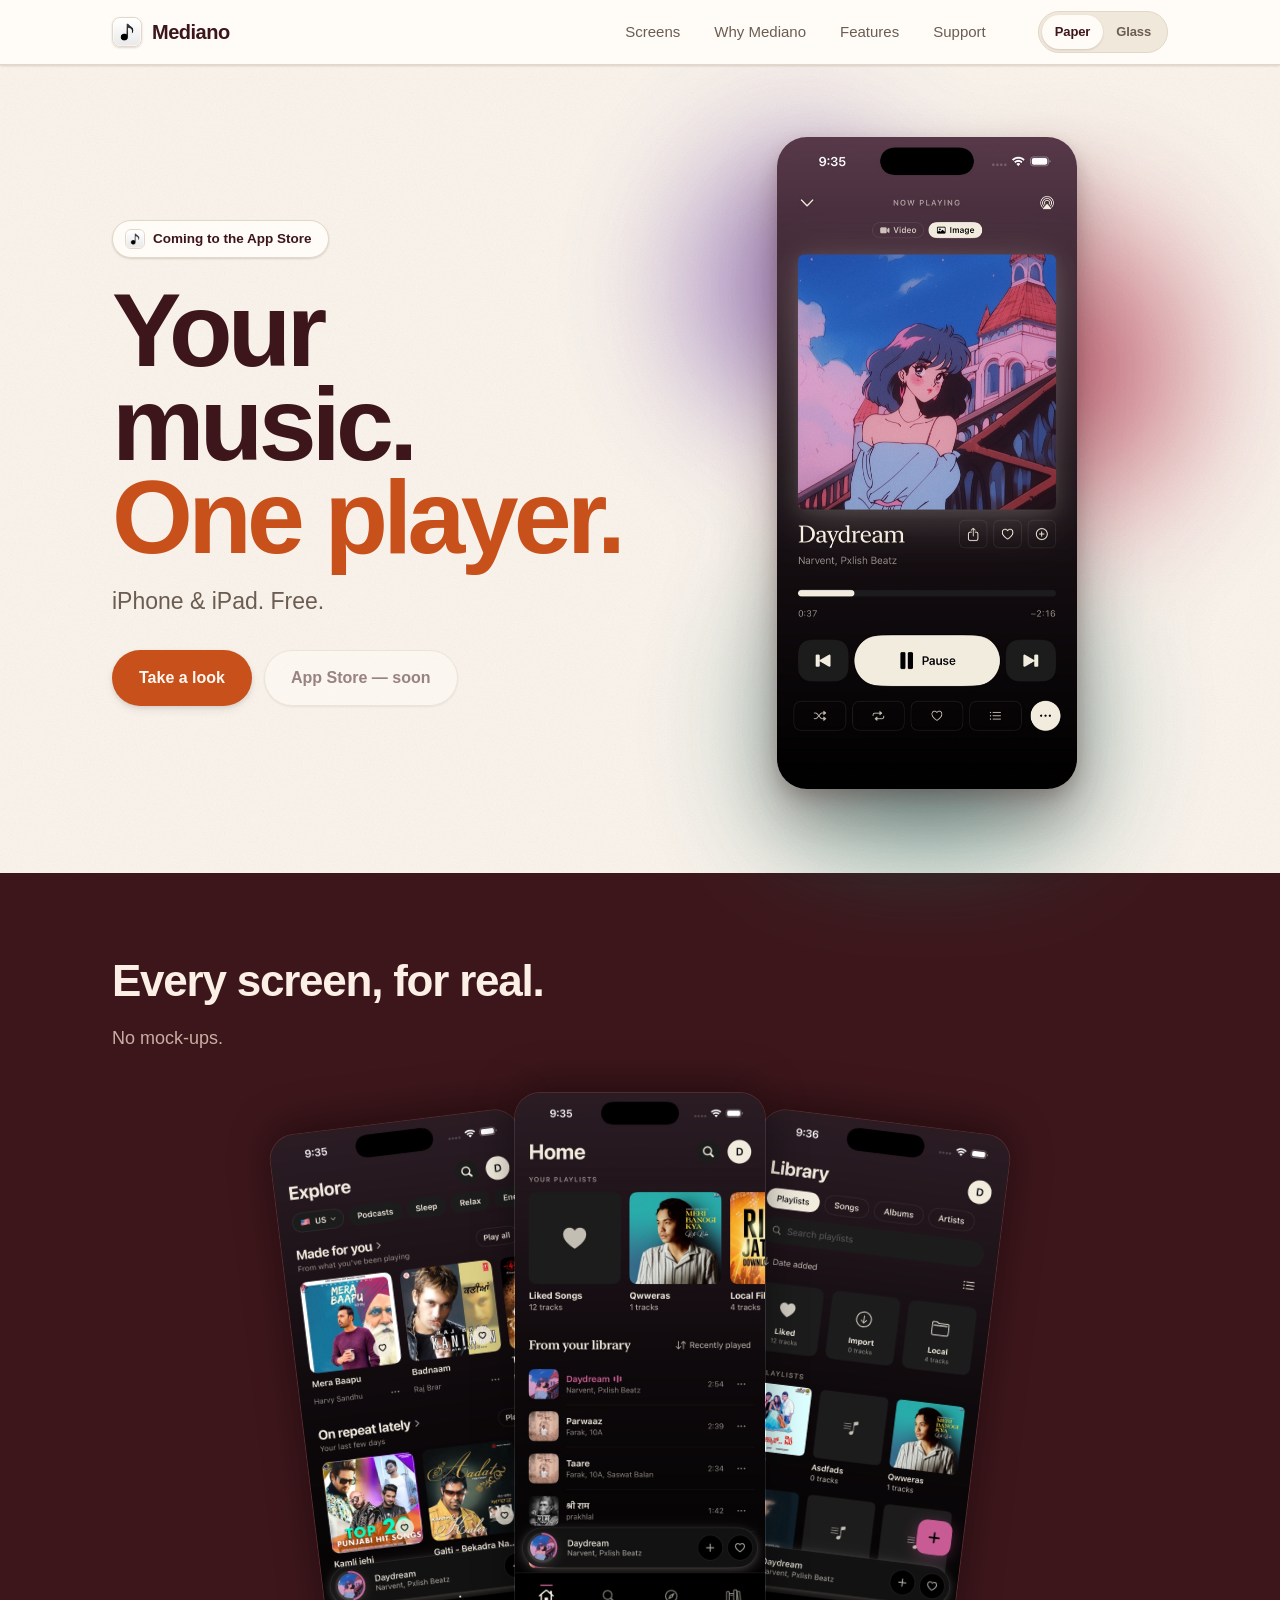
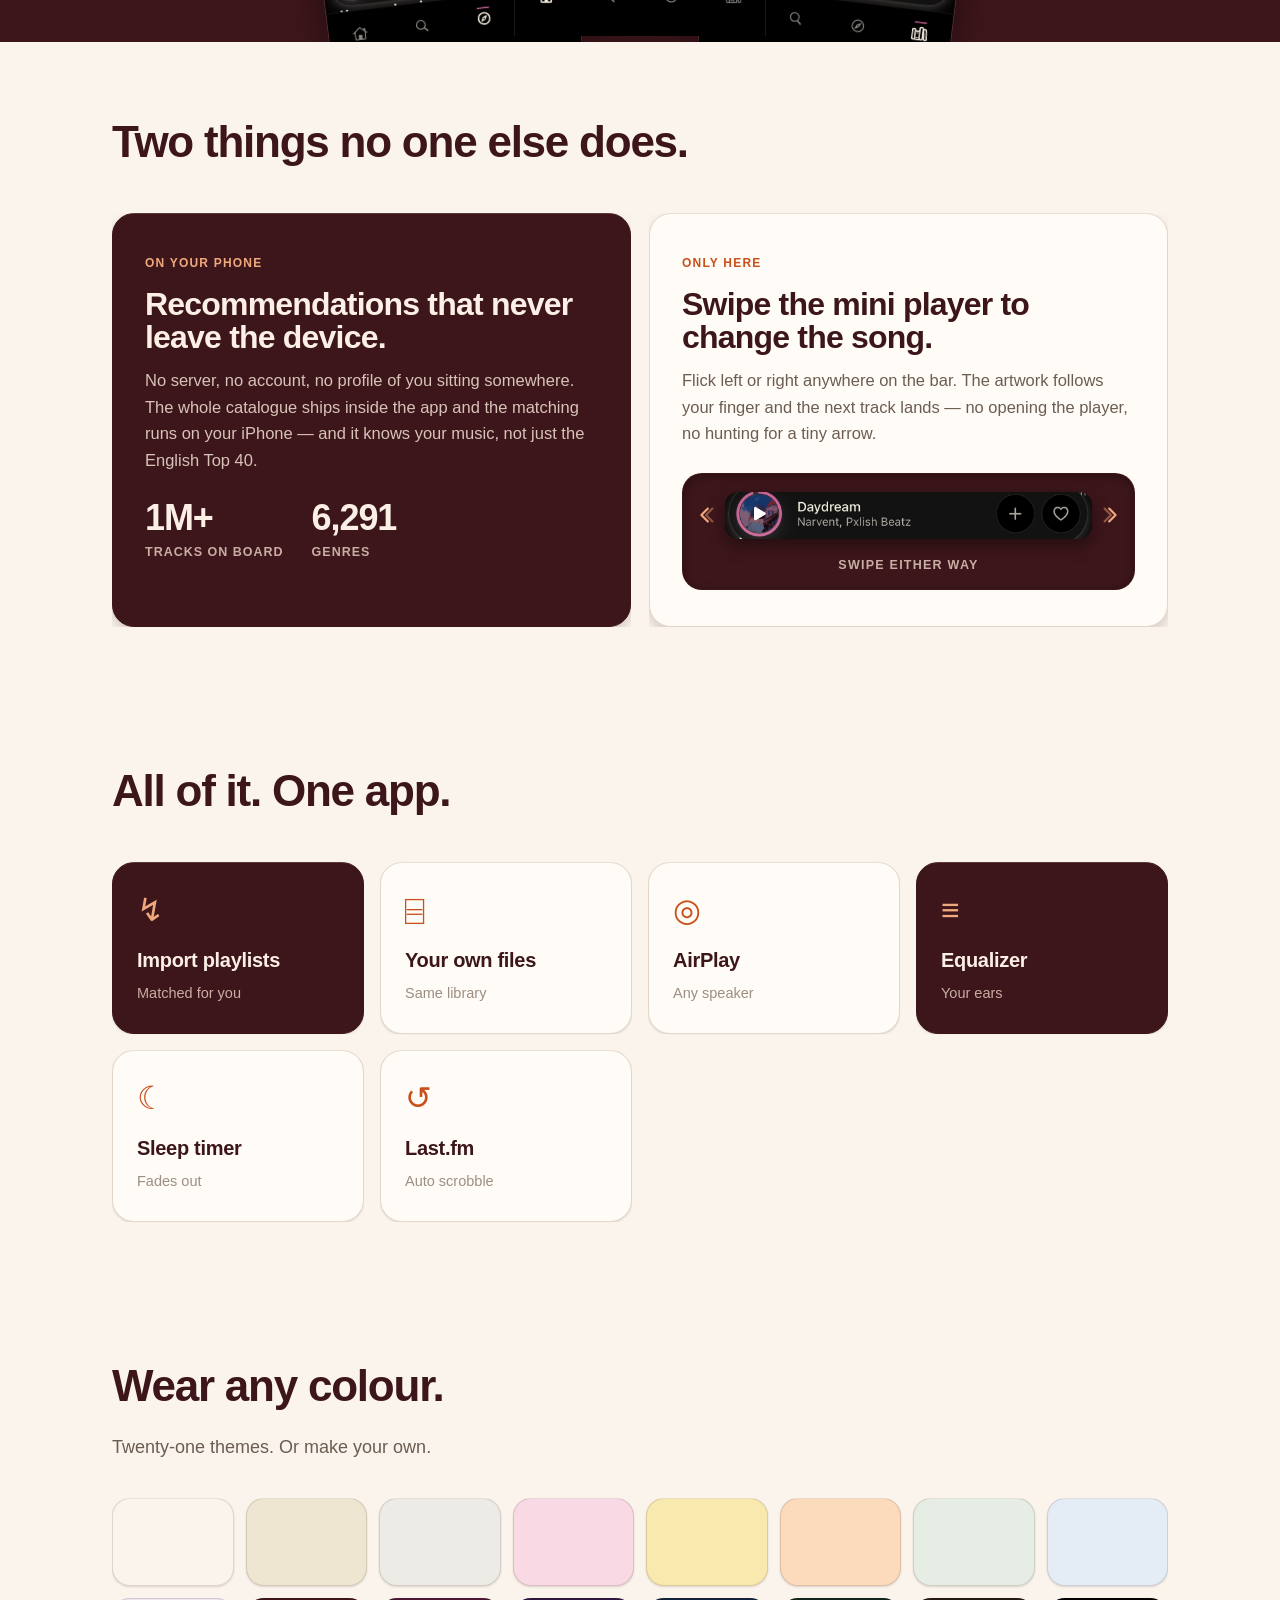
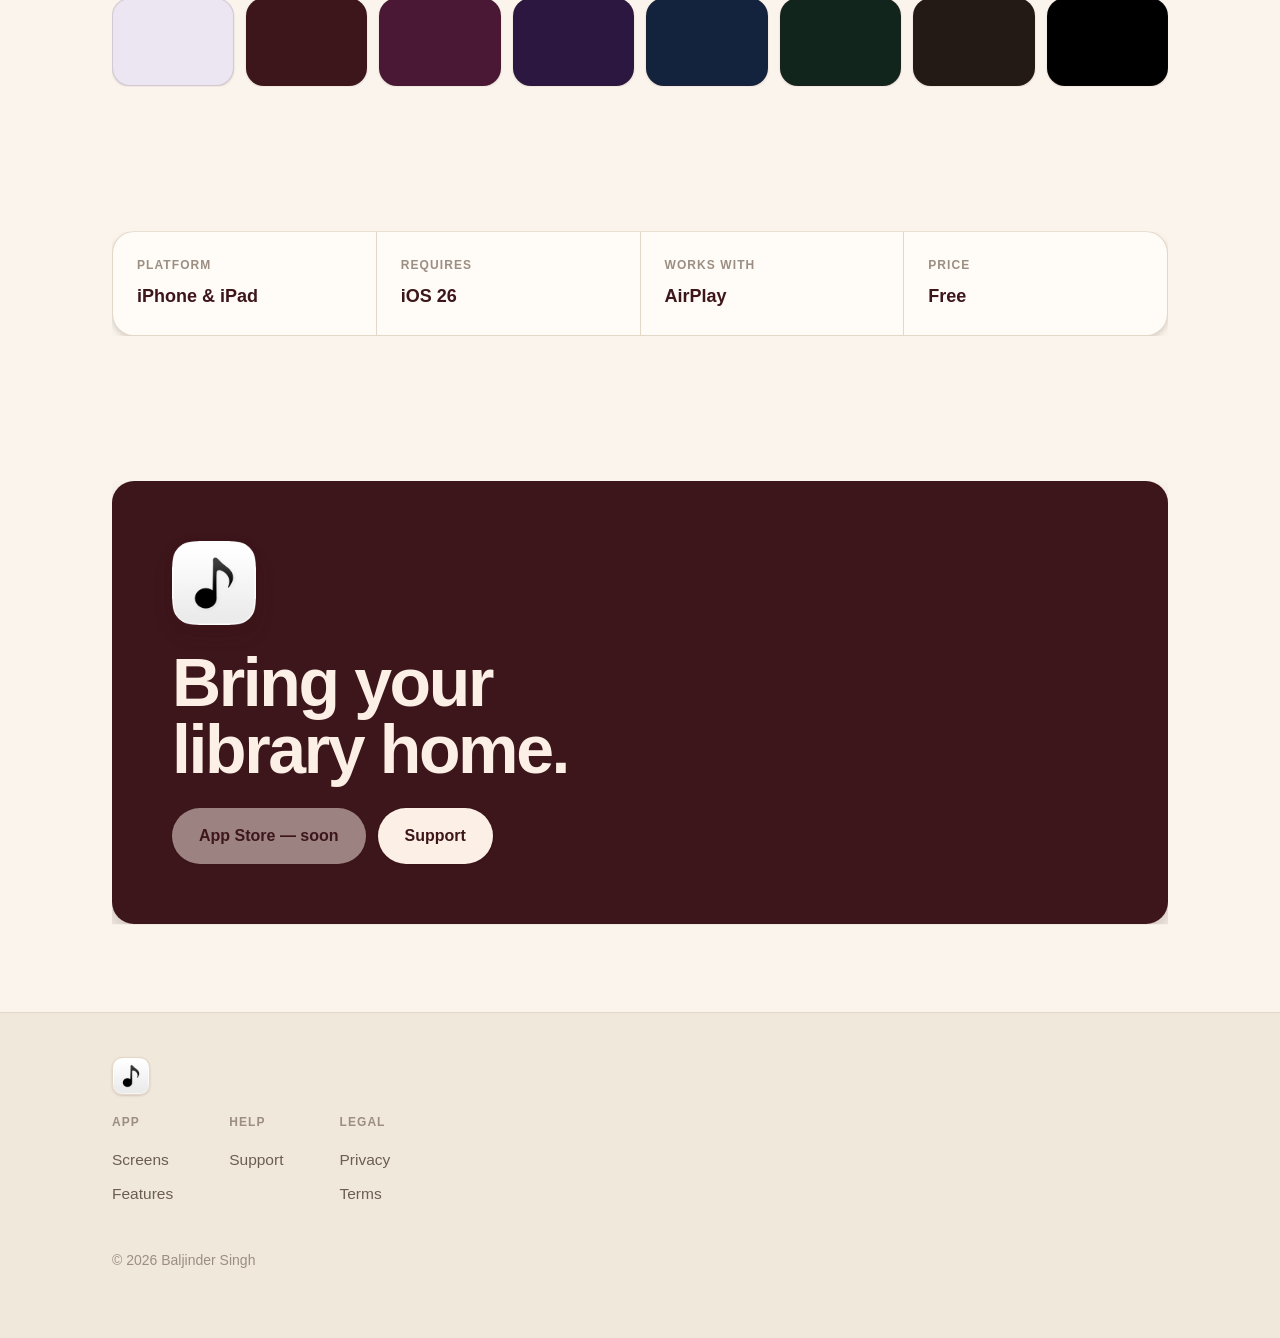
==== index.html @ 974071ff "Mediano website Static marketing site: landing page, support, privacy policy, terms. Includes app sc" ====
<!DOCTYPE html>
<html lang="en">
<head>
<meta charset="UTF-8">
<meta name="viewport" content="width=device-width, initial-scale=1">
<title>Mediano — Your music. One player.</title>
<meta name="description" content="A music player for iPhone and iPad. On-device recommendations, swipe-to-change mini player, playlist import and AirPlay.">
<link rel="canonical" href="https://medianomusic.com/">
<meta name="theme-color" content="#FAF4EC">
<link rel="icon" href="favicon.png">
<link rel="apple-touch-icon" href="img/appicon.png">
<link rel="stylesheet" href="styles.css?v=7">
<meta property="og:title" content="Mediano — Your music. One player.">
<meta property="og:description" content="A music player for iPhone and iPad.">
<meta property="og:type" content="website">
<meta property="og:url" content="https://medianomusic.com/">
<meta property="og:image" content="https://medianomusic.com/img/appicon-512.png">
<meta name="twitter:card" content="summary_large_image">
</head>
<body>

<header>
  <nav class="nav wrap">
    <a class="logo" href="/"><img src="img/appicon.png" alt=""> Mediano</a>
    <div class="nav-links">
      <a href="#look">Screens</a>
      <a href="#signature">Why Mediano</a>
      <a href="#features">Features</a>
      <a href="support.html">Support</a>
    </div>
      <div class="skin-switch" role="group" aria-label="Site design">
        <button type="button" data-skin="paper" aria-pressed="true">Paper</button>
        <button type="button" data-skin="glass" aria-pressed="false">Glass</button>
      </div>
  </nav>
</header>

<main>

  <!-- HERO -->
  <div class="wrap stage">
    <div>
      <span class="chip"><img src="img/appicon.png" alt=""> Coming to the App Store</span>
      <h1 class="huge">Your music.<br><em>One player.</em></h1>
      <p class="one-line">iPhone &amp; iPad. Free.</p>
      <div class="row">
        <a class="btn btn-primary" href="#look">Take a look</a>
        <a class="btn btn-paper" aria-disabled="true" href="#">App Store — soon</a>
      </div>
    </div>
    <div class="glow">
      <img src="img/nowplaying.jpg" data-paper="img/nowplaying.jpg" data-glass="img/nowplaying-glass.jpg" width="570" height="1239"
           alt="The Mediano player, tinted from the album artwork.">
    </div>
  </div>

  <!-- THE APP, BIG -->
  <section id="look" class="dark-band">
    <div class="wrap">
      <h2>Every screen, for real.</h2>
      <p class="section-lede">No mock-ups.</p>
    </div>
    <div class="fan">
      <img src="img/explore.jpg" data-paper="img/explore.jpg" data-glass="img/explore-glass.jpg" width="570" height="1239" loading="lazy" alt="Explore.">
      <img src="img/home.jpg" data-paper="img/home.jpg" data-glass="img/home-glass.jpg" width="570" height="1239" loading="lazy" alt="Home.">
      <img src="img/library.jpg" data-paper="img/library.jpg" data-glass="img/library-glass.jpg" width="570" height="1239" loading="lazy" alt="Library.">
    </div>
  </section>

  <!-- THE TWO THINGS -->
  <section id="signature" class="wrap">
    <div class="section-head unfold">
      <h2>Two things no one else does.</h2>
    </div>
    <div class="duo">

      <div class="big-sheet ink unfold">
        <span class="kicker">On your phone</span>
        <h3>Recommendations that never leave the device.</h3>
        <p>
          No server, no account, no profile of you sitting somewhere. The whole
          catalogue ships inside the app and the matching runs on your iPhone —
          and it knows your music, not just the English Top 40.
        </p>
        <div class="figures">
          <div class="figure"><b>1M+</b><span>Tracks on board</span></div>
          <div class="figure"><b>6,291</b><span>Genres</span></div>
        </div>
      </div>

      <div class="big-sheet unfold">
        <span class="kicker">Only here</span>
        <h3>Swipe the mini player to change the song.</h3>
        <p>
          Flick left or right anywhere on the bar. The artwork follows your
          finger and the next track lands — no opening the player, no hunting
          for a tiny arrow.
        </p>
        <figure class="swipe-demo">
          <span class="chev chev-l" aria-hidden="true">
            <svg viewBox="0 0 24 24" width="22" height="22" fill="none"
                 stroke="currentColor" stroke-width="2.4"
                 stroke-linecap="round" stroke-linejoin="round">
              <path d="M14 5 7 12l7 7"/><path d="M19 5l-7 7 7 7" opacity=".45"/>
            </svg>
          </span>

          <img src="img/miniplayer.jpg" width="1160" height="148"
               data-paper="img/miniplayer.jpg" data-glass="img/miniplayer-glass.jpg"
               alt="The Mediano mini player, showing the track now playing.">

          <span class="chev chev-r" aria-hidden="true">
            <svg viewBox="0 0 24 24" width="22" height="22" fill="none"
                 stroke="currentColor" stroke-width="2.4"
                 stroke-linecap="round" stroke-linejoin="round">
              <path d="M10 5l7 7-7 7"/><path d="M5 5l7 7-7 7" opacity=".45"/>
            </svg>
          </span>

          <figcaption>Swipe either way</figcaption>
        </figure>
      </div>

    </div>
  </section>

  <!-- TILES -->
  <section id="features" class="wrap">
    <div class="section-head unfold">
      <h2>All of it. One app.</h2>
    </div>
    <div class="tiles">
      <div class="tile unfold"><span class="glyph">↯</span><b>Import playlists</b><span>Matched for you</span></div>
      <div class="tile unfold"><span class="glyph">⌸</span><b>Your own files</b><span>Same library</span></div>
      <div class="tile unfold"><span class="glyph">◎</span><b>AirPlay</b><span>Any speaker</span></div>
      <div class="tile unfold"><span class="glyph">≡</span><b>Equalizer</b><span>Your ears</span></div>
      <div class="tile unfold"><span class="glyph">☾</span><b>Sleep timer</b><span>Fades out</span></div>
      <div class="tile unfold"><span class="glyph">↺</span><b>Last.fm</b><span>Auto scrobble</span></div>
    </div>
  </section>

  <!-- PAINT -->
  <section class="wrap">
    <div class="section-head unfold">
      <h2>Wear any colour.</h2>
      <p class="section-lede">Twenty-one themes. Or make your own.</p>
    </div>
    <div class="paints unfold">
      <div class="paint" style="background:#FAF4EC" title="Linen"></div>
      <div class="paint" style="background:#EFE6D2" title="Sand"></div>
      <div class="paint" style="background:#ECEBE6" title="Mist"></div>
      <div class="paint" style="background:#F8D9E4" title="Rose"></div>
      <div class="paint" style="background:#F8E9AE" title="Honey"></div>
      <div class="paint" style="background:#FBDBBC" title="Apricot"></div>
      <div class="paint" style="background:#E6EDE4" title="Sage"></div>
      <div class="paint" style="background:#E4EDF5" title="Sky"></div>
      <div class="paint" style="background:#EBE6F2" title="Lilac"></div>
      <div class="paint" style="background:#3D161B" title="Maroon"></div>
      <div class="paint" style="background:#4A1734" title="Mulberry"></div>
      <div class="paint" style="background:#2C1740" title="Plum"></div>
      <div class="paint" style="background:#13233D" title="Ocean"></div>
      <div class="paint" style="background:#12251C" title="Forest"></div>
      <div class="paint" style="background:#241A15" title="Cocoa"></div>
      <div class="paint" style="background:#000000" title="Ink"></div>
    </div>
  </section>

  <!-- SPECS -->
  <section id="devices" class="wrap">
    <dl class="specs unfold">
      <div class="spec"><dt>Platform</dt><dd>iPhone &amp; iPad</dd></div>
      <div class="spec"><dt>Requires</dt><dd>iOS 26</dd></div>
      <div class="spec"><dt>Works with</dt><dd>AirPlay</dd></div>
      <div class="spec"><dt>Price</dt><dd>Free</dd></div>
    </dl>
  </section>

  <!-- CTA -->
  <section class="wrap">
    <div class="band unfold">
      <img class="mark-big" src="img/appicon.png" alt="The Mediano app icon">
      <p class="shout">Bring your<br>library home.</p>
      <div class="row">
        <a class="btn btn-paper" aria-disabled="true" href="#">App Store — soon</a>
        <a class="btn btn-paper" href="support.html">Support</a>
      </div>
    </div>
  </section>

</main>

<footer>
  <div class="wrap">
    <img class="foot-mark" src="img/appicon.png" alt="Mediano">
    <div class="foot">
      <div class="foot-col"><h4>App</h4><a href="#look">Screens</a><a href="#features">Features</a></div>
      <div class="foot-col"><h4>Help</h4><a href="support.html">Support</a></div>
      <div class="foot-col"><h4>Legal</h4><a href="privacy.html">Privacy</a><a href="terms.html">Terms</a></div>
    </div>
    <p class="copy">© 2026 Baljinder Singh</p>
  </div>
</footer>

<script src="paper.js?v=7"></script>
</body>
</html>
---- styles.css ----
/* ===================================================================
   Mediano — paper.
   The web translation of the app's design language.

   Taken straight from the app:
     · AuriaPalette.linen / .bone      -> the paper the site is printed on
     · AuriaPalette.maroon (default)   -> the brand ink
     · builtInAccents "Rust" #C8501B   -> the accent that acts
     · PaperMetrics.openRadius 22      -> every corner
     · PaperMetrics.sideInset 22       -> every gutter
     · PaperMotion.unfold spring       -> how things arrive

   PaperUnfold's rules are law here too:
     1. A sheet is opaque from frame one. No opacity animation. Ever.
     2. Content never scales and never reflows. It sits at final size
        and gets uncovered.
     3. No blur, no cross-fade, no placeholder.
   =================================================================== */

:root {
  /* paper */
  --paper:        #FAF4EC;  /* linen bg       */
  --paper-raised: #FFFBF6;  /* linen surface  */
  --paper-warm:   #EADFCE;  /* linen warm     */
  --paper-sunk:   #F1E8DC;  /* linen bgSoft   */

  /* ink */
  --ink:          #241A15;  /* cocoa bg, used as text */
  --ink-soft:     #6B5D52;
  --ink-faint:    #9C8E82;

  /* brand */
  --maroon:       #3D161B;  /* default palette bg      */
  --maroon-lift:  #54242B;  /* default palette surface */
  --rust:         #C8501B;  /* accent "Rust"           */
  --amber:        #B8790E;  /* accent "Amber"          */

  /* paper edges — warm, never grey */
  --edge:         #E3D8C8;

  /* Material elevation, warmed. Two shadows each: key light + ambient. */
  --lift-1: 0 1px 2px rgba(61, 22, 27, .10), 0 1px 3px rgba(61, 22, 27, .06);
  --lift-2: 0 2px 4px rgba(61, 22, 27, .10), 0 4px 10px rgba(61, 22, 27, .07);
  --lift-3: 0 4px 8px rgba(61, 22, 27, .11), 0 10px 22px rgba(61, 22, 27, .09);
  --lift-4: 0 8px 14px rgba(61, 22, 27, .13), 0 20px 40px rgba(61, 22, 27, .11);

  --radius:  22px;   /* PaperMetrics.openRadius */
  --radius-s: 14px;
  --inset:   22px;   /* PaperMetrics.sideInset  */
  --maxw:   1100px;
}

* { box-sizing: border-box; }
html { scroll-behavior: smooth; }

body {
  margin: 0;
  color: var(--ink);
  background: var(--paper);
  font: 17px/1.62 -apple-system, BlinkMacSystemFont, "SF Pro Text", "Segoe UI",
        Roboto, Helvetica, Arial, sans-serif;
  -webkit-font-smoothing: antialiased;
  text-rendering: optimizeLegibility;
}

/* The grain. A single tiled SVG, so the paper is never a flat colour.
   z-index: -1 keeps this fixed layer behind the page for good. At z-index 0
   it could composite over everything below the fold and blank the page. */
body::before {
  content: "";
  position: fixed; inset: 0; pointer-events: none; z-index: -1;
  opacity: .45;
  background-image: url("data:image/svg+xml,%3Csvg xmlns='http://www.w3.org/2000/svg' width='140' height='140'%3E%3Cfilter id='n'%3E%3CfeTurbulence type='fractalNoise' baseFrequency='.85' numOctaves='3'/%3E%3CfeColorMatrix type='saturate' values='0'/%3E%3C/filter%3E%3Crect width='140' height='140' filter='url(%23n)' opacity='.22'/%3E%3C/svg%3E");
}
main, header, footer { position: relative; z-index: 1; }

a { color: var(--rust); text-decoration: none; }
a:hover { text-decoration: underline; }

.wrap { max-width: var(--maxw); margin: 0 auto; padding-inline: var(--inset); }

/* ---------------- top bar: a sheet laid over the page ---------------- */
header {
  position: sticky; top: 0; z-index: 40;
  background: var(--paper-raised);
  border-bottom: 1px solid var(--edge);
  box-shadow: var(--lift-1);
}
.nav { display: flex; align-items: center; gap: 24px; height: 64px; }
.logo {
  font-weight: 800; font-size: 20px; letter-spacing: -.025em;
  color: var(--maroon);
}
.logo:hover { text-decoration: none; }
.nav-links { margin-left: auto; display: flex; gap: 6px; }
.nav-links a {
  color: var(--ink-soft); font-size: 15px; font-weight: 500;
  padding: 8px 14px; border-radius: 999px;
}
.nav-links a:hover { background: var(--paper-sunk); color: var(--ink); text-decoration: none; }

/* ---------------- hero ---------------- */
.hero { padding-block: 84px 20px; }
.hero-inner { max-width: 760px; }

.chip {
  display: inline-flex; align-items: center; gap: 8px;
  background: var(--paper-raised); border: 1px solid var(--edge);
  border-radius: 999px; padding: 7px 16px 7px 12px;
  font-size: 13.5px; font-weight: 600; color: var(--maroon);
  box-shadow: var(--lift-1); margin-bottom: 26px;
}
.chip .dot {
  width: 8px; height: 8px; border-radius: 50%; background: var(--rust);
}

h1 {
  font-size: clamp(42px, 7.4vw, 82px);
  line-height: .98; letter-spacing: -.035em; font-weight: 800;
  margin: 0 0 22px; color: var(--maroon);
}
h1 em { font-style: normal; color: var(--rust); }

.lede {
  font-size: clamp(17px, 2.1vw, 21px); color: var(--ink-soft);
  max-width: 600px; margin: 0 0 32px;
}

/* ---------------- buttons: paper that presses ---------------- */
.row { display: flex; gap: 12px; flex-wrap: wrap; align-items: center; }

.btn {
  position: relative; overflow: hidden;
  display: inline-flex; align-items: center; gap: 9px;
  padding: 14px 26px; border-radius: 999px;
  font-size: 16px; font-weight: 650; border: 1px solid transparent;
  cursor: pointer; user-select: none;
  transition: box-shadow .18s ease, transform .18s ease, background .18s ease;
}
.btn-primary {
  background: var(--rust); color: #FFF7F1; box-shadow: var(--lift-2);
}
.btn-primary:hover { box-shadow: var(--lift-3); transform: translateY(-1px); text-decoration: none; }
.btn-primary:active { box-shadow: var(--lift-1); transform: translateY(1px); }

.btn-paper {
  background: var(--paper-raised); color: var(--maroon);
  border-color: var(--edge); box-shadow: var(--lift-1);
}
.btn-paper:hover { box-shadow: var(--lift-2); transform: translateY(-1px); text-decoration: none; }
.btn-paper:active { box-shadow: none; transform: translateY(1px); }

.btn[aria-disabled="true"] { opacity: .5; pointer-events: none; }

/* Material ripple — driven by paper.js */
.ripple {
  position: absolute; border-radius: 50%; transform: scale(0);
  background: currentColor; opacity: .26; pointer-events: none;
  animation: ripple .55s cubic-bezier(.22,.61,.36,1) forwards;
}
@keyframes ripple { to { transform: scale(2.6); opacity: 0; } }

/* ---------------- sections ---------------- */
section { padding-block: 64px; }
.section-head { max-width: 640px; margin-bottom: 36px; }
h2 {
  font-size: clamp(30px, 4.2vw, 44px); letter-spacing: -.028em;
  font-weight: 800; margin: 0 0 12px; color: var(--maroon);
}
.section-lede { color: var(--ink-soft); margin: 0; font-size: 18px; }

/* ---------------- the sheets ---------------- */
.grid {
  display: grid; gap: 16px;
  grid-template-columns: repeat(auto-fit, minmax(258px, 1fr));
}

.sheet {
  background: var(--paper-raised);
  border: 1px solid var(--edge);
  border-radius: var(--radius);
  padding: 26px 24px 28px;
  box-shadow: var(--lift-1);
  transition: box-shadow .22s ease, transform .22s ease;
}
.sheet:hover { box-shadow: var(--lift-3); transform: translateY(-3px); }

.sheet h3 {
  margin: 0 0 8px; font-size: 19px; font-weight: 700;
  letter-spacing: -.015em; color: var(--maroon);
}
.sheet p { margin: 0; color: var(--ink-soft); font-size: 15.5px; line-height: 1.55; }

.sheet .mark {
  width: 40px; height: 40px; border-radius: 12px; margin-bottom: 16px;
  display: grid; place-items: center;
  background: var(--paper-warm); color: var(--maroon);
  font-size: 19px; font-weight: 800;
}
.sheet.signature { background: var(--maroon); border-color: var(--maroon); }
.sheet.signature h3 { color: #FBEFE6; }
.sheet.signature p { color: #D8C3B8; }
.sheet.signature .mark { background: var(--maroon-lift); color: #F6D9C4; }

/* ---------------- specs: one folded strip ---------------- */
.specs {
  display: grid; gap: 1px; background: var(--edge);
  border: 1px solid var(--edge); border-radius: var(--radius);
  overflow: hidden; box-shadow: var(--lift-2);
  grid-template-columns: repeat(auto-fit, minmax(190px, 1fr));
}
.spec { background: var(--paper-raised); padding: 24px; }
.spec dt {
  margin: 0 0 6px; font-size: 12px; font-weight: 700; letter-spacing: .09em;
  text-transform: uppercase; color: var(--ink-faint);
}
.spec dd { margin: 0; font-size: 18px; font-weight: 700; color: var(--maroon); }

/* ---------------- closing band ---------------- */
.band {
  background: var(--maroon); color: #FBEFE6;
  border-radius: var(--radius); padding: clamp(32px, 6vw, 60px);
  box-shadow: var(--lift-4);
}
.band h2 { color: #FBEFE6; }
.band p { color: #D8C3B8; font-size: 18px; max-width: 520px; margin: 0 0 28px; }
.band .btn-paper { background: #FBEFE6; border-color: transparent; color: var(--maroon); }

/* ---------------- unfold (PaperMotion) ----------------
   Uncovered, never faded. The sheet is opaque the whole way. */
/* Safe by default: the sheet is only hidden once paper.js says it is running,
   so if the script never loads the page still reads perfectly. */
.paper-js .unfold { clip-path: inset(0 0 100% 0); }
.unfold.open {
  clip-path: inset(0 0 0 0);
  transition: clip-path .46s cubic-bezier(.19,.87,.30,1.02);  /* response .46 */
}
/* An inset(0) clip keeps cutting anything outside the box — which squares off
   every shadow at the corners. Once it is open, drop the clip entirely. */
.unfold.done { clip-path: none; transition: none; }
@media (prefers-reduced-motion: reduce) {
  .paper-js .unfold, .unfold.open { clip-path: none; transition: none; }
  html { scroll-behavior: auto; }
}

/* ---------------- legal / support pages ---------------- */
.page {
  background: var(--paper-raised); border: 1px solid var(--edge);
  border-radius: var(--radius); box-shadow: var(--lift-2);
  padding: clamp(28px, 5vw, 56px); margin-block: 40px 72px;
  max-width: 800px;
}
.page h1 { font-size: clamp(32px, 5vw, 46px); margin-bottom: 10px; }
.page h2 { font-size: 23px; margin-top: 42px; }
.page h3 { font-size: 17.5px; margin: 28px 0 6px; color: var(--maroon); font-weight: 700; }
.page p, .page li { color: #443830; }
.page ul { padding-left: 22px; }
.page li { margin-bottom: 9px; }
.updated { color: var(--ink-faint); font-size: 14.5px; margin: 0 0 34px; }

.note {
  background: #FDF1D8; border: 1px solid #E8C98A;
  border-left: 5px solid var(--amber);
  border-radius: var(--radius-s); padding: 16px 18px; margin: 22px 0;
  font-size: 15px; color: #5C4517;
}
.note code {
  background: #F3E2BC; border-radius: 6px; padding: 1px 6px;
  font-size: 13.5px; font-family: ui-monospace, SFMono-Regular, Menlo, monospace;
}

/* ---------------- footer ---------------- */
footer {
  background: var(--paper-sunk); border-top: 1px solid var(--edge);
  padding-block: 44px 52px; margin-top: 24px;
}
.foot { display: flex; gap: 56px; flex-wrap: wrap; }
.foot-col h4 {
  margin: 0 0 14px; font-size: 12px; font-weight: 700; letter-spacing: .09em;
  text-transform: uppercase; color: var(--ink-faint);
}
.foot-col a { display: block; color: var(--ink-soft); margin-bottom: 9px; font-size: 15.5px; }
.foot-col a:hover { color: var(--maroon); text-decoration: none; }
.copy { color: var(--ink-faint); font-size: 14px; margin-top: 34px; }

@media (max-width: 640px) {
  .hero { padding-block: 56px 12px; }
  section { padding-block: 46px; }
  .foot { gap: 32px; }
  .nav-links a { padding: 8px 10px; font-size: 14px; }
}

/* ---------------- the shots ----------------
   Screenshots sit on paper like photographs laid on a desk: a warm mount,
   a real shadow, and the device's own rounded screen preserved. */
.shots {
  display: grid; gap: 20px;
  grid-template-columns: repeat(4, 1fr);
}
.shot {
  margin: 0; background: var(--paper-raised);
  border: 1px solid var(--edge); border-radius: var(--radius);
  padding: 14px 14px 18px; box-shadow: var(--lift-2);
  transition: box-shadow .22s ease, transform .22s ease;
}
.shot:hover { box-shadow: var(--lift-4); transform: translateY(-4px); }
.shot img {
  display: block; width: 100%; height: auto;
  border-radius: 14px; background: var(--maroon);
}
.shot figcaption {
  margin-top: 13px; text-align: center;
  font-size: 14.5px; font-weight: 650; color: var(--maroon);
}
.shot figcaption span {
  display: block; font-weight: 400; color: var(--ink-faint); font-size: 13px;
}

/* On a phone the row becomes a swipe, with the paper edge bleeding off. */
@media (max-width: 860px) {
  .shots {
    grid-template-columns: repeat(4, 74%);
    overflow-x: auto; scroll-snap-type: x mandatory;
    padding-bottom: 10px; margin-inline: calc(var(--inset) * -1);
    padding-inline: var(--inset);
    scrollbar-width: none;
  }
  .shots::-webkit-scrollbar { display: none; }
  .shot { scroll-snap-align: center; }
}

/* ===================================================================
   LOUD. The app tints its whole screen from the album artwork —
   the site does the same thing with light behind the paper.
   =================================================================== */

/* ---- hero: type on the left, the app itself on the right ---- */
.stage {
  display: grid; grid-template-columns: 1.05fr .95fr;
  gap: 40px; align-items: center;
  padding-block: 72px 60px;
}
@media (max-width: 900px) {
  .stage { grid-template-columns: 1fr; gap: 8px; padding-block: 48px 40px; }
}

h1.huge {
  font-size: clamp(52px, 9vw, 104px);
  line-height: .9; letter-spacing: -.045em; margin: 0 0 18px;
}
.one-line { font-size: clamp(18px, 2.3vw, 23px); color: var(--ink-soft); margin: 0 0 30px; }

/* the glow: the artwork tint, escaped from the phone */
.glow { position: relative; display: grid; place-items: center; min-height: 420px; }
.glow::before {
  content: ""; position: absolute; inset: -6% -10%;
  background:
    radial-gradient(42% 40% at 30% 28%, #6B3FA0 0%, transparent 62%),
    radial-gradient(46% 42% at 72% 38%, #A81F3C 0%, transparent 64%),
    radial-gradient(52% 48% at 50% 82%, #1C6B63 0%, transparent 66%);
  filter: blur(46px); opacity: .58; z-index: 0;
}
.glow img {
  position: relative; z-index: 1;
  width: min(300px, 74vw); height: auto; border-radius: 30px;
  box-shadow: 0 30px 60px rgba(61,22,27,.34), 0 8px 18px rgba(61,22,27,.22);
}

/* ---- full-bleed maroon band with a fanned stack of phones ---- */
.dark-band {
  background: var(--maroon); color: #FBEFE6;
  padding-block: 72px 0; margin-top: 24px;
  overflow: hidden;
}
.dark-band h2 { color: #FBEFE6; margin-bottom: 8px; }
.dark-band .section-lede { color: #C9AEA3; }
.fan {
  display: flex; justify-content: center; align-items: flex-end;
  gap: 0; margin-top: 44px; padding-bottom: 0;
}
.fan img {
  width: min(252px, 30vw); height: auto; border-radius: 26px 26px 0 0;
  box-shadow: 0 -8px 40px rgba(0,0,0,.42);
  border: 1px solid rgba(251,239,230,.10); border-bottom: 0;
}
.fan img:nth-child(1) { transform: rotate(-7deg) translate(34px, 26px); z-index: 1; }
.fan img:nth-child(2) { transform: translateY(-6px); z-index: 3; }
.fan img:nth-child(3) { transform: rotate(7deg) translate(-34px, 26px); z-index: 2; }
@media (max-width: 700px) {
  .fan img:nth-child(1) { transform: rotate(-8deg) translate(48px, 32px); }
  .fan img:nth-child(3) { transform: rotate(8deg) translate(-48px, 32px); }
}

/* ---- tiles: a word and a mark, nothing more ---- */
.tiles {
  display: grid; gap: 14px;
  grid-template-columns: repeat(auto-fit, minmax(182px, 1fr));
}
.tile {
  background: var(--paper-raised); border: 1px solid var(--edge);
  border-radius: var(--radius); padding: 22px 20px 24px;
  box-shadow: var(--lift-1);
  transition: box-shadow .2s ease, transform .2s ease;
}
.tile:hover { box-shadow: var(--lift-3); transform: translateY(-3px); }
.tile b { display: block; font-size: 18px; letter-spacing: -.015em; color: var(--maroon); }
.tile span { display: block; margin-top: 3px; color: var(--ink-faint); font-size: 14px; }
.tile .glyph {
  font-size: 26px; line-height: 1; margin-bottom: 14px; display: block; color: var(--rust);
}

/* ---- palettes: the app's own themes, as paint ---- */
.paints { display: flex; flex-wrap: wrap; gap: 10px; }
.paint {
  width: 62px; height: 62px; border-radius: 16px;
  border: 1px solid rgba(61,22,27,.14); box-shadow: var(--lift-1);
}

/* ---- big closing type ---- */
.shout {
  font-size: clamp(34px, 6.2vw, 64px); line-height: .98;
  letter-spacing: -.035em; font-weight: 800; margin: 0 0 24px;
}

/* ---- corrections: louder ---- */
.band .shout {
  font-size: clamp(36px, 6.4vw, 68px); line-height: .98;
  letter-spacing: -.035em; font-weight: 800; color: #FBEFE6;
  margin: 0 0 26px; max-width: none;
}
.glow::before { opacity: .78; filter: blur(52px); inset: -12% -16%; }

.tiles { grid-template-columns: repeat(auto-fit, minmax(210px, 1fr)); gap: 16px; }
.tile { padding: 26px 24px 28px; }
.tile .glyph { font-size: 32px; margin-bottom: 18px; }
.tile b { font-size: 20px; }
.tile span { font-size: 14.5px; margin-top: 5px; }

/* every third tile is inked, so the grid has a pulse */
.tile:nth-child(3n+1) { background: var(--maroon); border-color: var(--maroon); }
.tile:nth-child(3n+1) b { color: #FBEFE6; }
.tile:nth-child(3n+1) span { color: #C9AEA3; }
.tile:nth-child(3n+1) .glyph { color: #F0A97C; }

.paints {
  display: grid; grid-template-columns: repeat(auto-fit, minmax(72px, 1fr));
  gap: 12px;
}
.paint { width: 100%; height: 88px; border-radius: 18px; }

/* 16 themes read as two clean rows of eight, not a ragged wrap */
@media (min-width: 900px) { .paints { grid-template-columns: repeat(8, 1fr); } }
@media (max-width: 899px) { .paints { grid-template-columns: repeat(4, 1fr); } }

/* ---- the mark, on the page itself ---- */
.logo { display: inline-flex; align-items: center; gap: 10px; }
.logo img {
  width: 30px; height: 30px; border-radius: 8px; display: block;
  box-shadow: var(--lift-1); border: 1px solid var(--edge);
}

/* big, over the closing band */
.band .mark-big {
  width: 84px; height: 84px; border-radius: 21px; display: block;
  margin-bottom: 24px; box-shadow: var(--lift-3);
}

/* the hero chip wears it too */
.chip img {
  width: 20px; height: 20px; border-radius: 6px; display: block;
  border: 1px solid var(--edge);
}

footer .foot-mark {
  width: 38px; height: 38px; border-radius: 10px; display: block;
  margin-bottom: 18px; border: 1px solid var(--edge); box-shadow: var(--lift-1);
}

/* ---- the two things nobody else does ---- */
.duo {
  display: grid; grid-template-columns: 1fr 1fr; gap: 18px;
}
@media (max-width: 860px) { .duo { grid-template-columns: 1fr; } }

.big-sheet {
  border-radius: var(--radius); padding: 34px 32px 36px;
  box-shadow: var(--lift-3); border: 1px solid var(--edge);
  background: var(--paper-raised);
}
.big-sheet.ink { background: var(--maroon); border-color: var(--maroon); }
.big-sheet h3 {
  font-size: clamp(24px, 3vw, 32px); letter-spacing: -.025em;
  font-weight: 800; margin: 0 0 12px; color: var(--maroon); line-height: 1.05;
}
.big-sheet.ink h3 { color: #FBEFE6; }
.big-sheet p { margin: 0; color: var(--ink-soft); font-size: 16.5px; }
.big-sheet.ink p { color: #D8C3B8; }
.big-sheet .kicker {
  display: inline-block; font-size: 12px; font-weight: 700;
  letter-spacing: .1em; text-transform: uppercase;
  color: var(--rust); margin-bottom: 14px;
}
.big-sheet.ink .kicker { color: #F0A97C; }

/* numbers doing the talking */
.figures { display: flex; gap: 28px; flex-wrap: wrap; margin-top: 26px; }
.figure b {
  display: block; font-size: clamp(26px, 3.4vw, 36px); font-weight: 800;
  letter-spacing: -.03em; color: #FBEFE6; line-height: 1;
}
.figure span {
  display: block; margin-top: 6px; font-size: 12.5px; font-weight: 600;
  letter-spacing: .08em; text-transform: uppercase; color: #C9AEA3;
}


/* ===================================================================
   GLASS — the app's second skin.
   White, not black. Liquid Glass is clear material over a light ground:
   the panes are frosted white, the rims are bright, and colour only
   ever arrives as a faint tint from what sits behind the glass.
   =================================================================== */

/* the switch */
.skin-switch {
  margin-left: 14px; display: inline-flex; align-items: center;
  background: var(--paper-sunk); border: 1px solid var(--edge);
  border-radius: 999px; padding: 3px; flex: none;
}
.skin-switch button {
  appearance: none; border: 0; cursor: pointer; font: inherit;
  font-size: 13px; font-weight: 650; letter-spacing: -.01em;
  padding: 6px 13px; border-radius: 999px; color: var(--ink-soft);
  background: transparent; transition: background .2s ease, color .2s ease;
}
.skin-switch button[aria-pressed="true"] {
  background: var(--paper-raised); color: var(--maroon); box-shadow: var(--lift-1);
}

html[data-skin="glass"] {
  --ink:          #16161A;
  --ink-soft:     #5B5B66;
  --ink-faint:    #8E8E9A;
  --maroon:       #0E0E12;          /* headings: near-black, not a colour */
  --edge:         rgba(16,16,22,.10);
  --paper:        #FFFFFF;
  --paper-raised: rgba(255,255,255,.72);
  --paper-sunk:   rgba(16,16,22,.04);
  --paper-warm:   rgba(16,16,22,.06);
  --rust:         #1F6FEB;          /* one live colour, iOS blue */
  --amber:        #B8790E;

  --lift-1: 0 1px 2px rgba(16,16,22,.05), 0 1px 3px rgba(16,16,22,.04);
  --lift-2: 0 2px 6px rgba(16,16,22,.06), 0 6px 16px rgba(16,16,22,.05);
  --lift-3: 0 4px 10px rgba(16,16,22,.07), 0 14px 30px rgba(16,16,22,.07);
  --lift-4: 0 10px 20px rgba(16,16,22,.08), 0 26px 50px rgba(16,16,22,.09);
}

html[data-skin="glass"] body { background: var(--paper); color: var(--ink); }

/* Light behind the glass — pale, wide, almost white. Without it the frost
   has nothing to refract and the panes look like plain boxes. */
html[data-skin="glass"] body::before {
  opacity: 1; filter: blur(60px);
  background-image:
    radial-gradient(46% 40% at 12% 8%,  rgba(31,111,235,.16) 0%, transparent 70%),
    radial-gradient(44% 38% at 88% 14%, rgba(255,86,120,.13) 0%, transparent 70%),
    radial-gradient(48% 42% at 20% 78%, rgba(120,86,255,.12) 0%, transparent 72%),
    radial-gradient(44% 40% at 84% 88%, rgba(0,180,160,.12) 0%, transparent 70%);
}

/* every pane: frosted white, hairline rim, a bright line along the top edge */
html[data-skin="glass"] header,
html[data-skin="glass"] .sheet,
html[data-skin="glass"] .tile,
html[data-skin="glass"] .shot,
html[data-skin="glass"] .page,
html[data-skin="glass"] .spec,
html[data-skin="glass"] .big-sheet,
html[data-skin="glass"] .chip,
html[data-skin="glass"] .skin-switch,
html[data-skin="glass"] .swipe-demo,
html[data-skin="glass"] .band,
html[data-skin="glass"] .dark-band,
html[data-skin="glass"] .tile:nth-child(3n+1),
html[data-skin="glass"] .big-sheet.ink,
html[data-skin="glass"] footer {
  background: var(--paper-raised);
  backdrop-filter: blur(28px) saturate(190%);
  -webkit-backdrop-filter: blur(28px) saturate(190%);
  border: 1px solid var(--edge);
  box-shadow: inset 0 1px 0 rgba(255,255,255,.9), var(--lift-2);
  color: var(--ink);
}
html[data-skin="glass"] header { border-width: 0 0 1px; border-radius: 0; }
html[data-skin="glass"] footer { border-width: 1px 0 0; border-radius: 0; background: rgba(255,255,255,.6); }
html[data-skin="glass"] .dark-band { border-inline: 0; border-radius: 0; }

/* ink variants have no ink here — they read by being brighter glass */
html[data-skin="glass"] .tile:nth-child(3n+1),
html[data-skin="glass"] .big-sheet.ink,
html[data-skin="glass"] .band {
  background: rgba(255,255,255,.86);
  box-shadow: inset 0 1px 0 #FFF, var(--lift-3);
}
html[data-skin="glass"] .tile:nth-child(3n+1) b,
html[data-skin="glass"] .big-sheet.ink h3,
html[data-skin="glass"] .band h2,
html[data-skin="glass"] .band .shout,
html[data-skin="glass"] .dark-band h2,
html[data-skin="glass"] .figure b,
html[data-skin="glass"] .page h3 { color: var(--maroon); }
html[data-skin="glass"] .tile:nth-child(3n+1) span,
html[data-skin="glass"] .big-sheet.ink p,
html[data-skin="glass"] .band p,
html[data-skin="glass"] .dark-band .section-lede { color: var(--ink-soft); }
html[data-skin="glass"] .figure span,
html[data-skin="glass"] .tile:nth-child(3n+1) .glyph { color: var(--ink-faint); }
html[data-skin="glass"] .big-sheet.ink .kicker { color: var(--rust); }

/* glass buttons: clear, rimmed, lit from the top */
html[data-skin="glass"] .btn-primary {
  background: rgba(31,111,235,.92); color: #FFF; border: 1px solid rgba(31,111,235,.5);
  backdrop-filter: blur(20px) saturate(190%);
  -webkit-backdrop-filter: blur(20px) saturate(190%);
  box-shadow: inset 0 1px 0 rgba(255,255,255,.45), var(--lift-2);
}
html[data-skin="glass"] .btn-paper,
html[data-skin="glass"] .band .btn-paper {
  background: rgba(255,255,255,.7); color: var(--maroon);
  border: 1px solid var(--edge);
  backdrop-filter: blur(20px) saturate(190%);
  -webkit-backdrop-filter: blur(20px) saturate(190%);
  box-shadow: inset 0 1px 0 #FFF, var(--lift-1);
}
html[data-skin="glass"] .nav-links a:hover { background: rgba(16,16,22,.05); color: var(--maroon); }
html[data-skin="glass"] .skin-switch button[aria-pressed="true"] { background: #FFF; color: var(--maroon); }

/* glass icon tiles: the glyph sits on its own small pane */
html[data-skin="glass"] .tile .glyph,
html[data-skin="glass"] .sheet .mark {
  width: 46px; height: 46px; border-radius: 14px;
  display: grid; place-items: center; font-size: 22px;
  background: rgba(255,255,255,.75);
  border: 1px solid var(--edge);
  box-shadow: inset 0 1px 0 #FFF, var(--lift-1);
  backdrop-filter: blur(14px); -webkit-backdrop-filter: blur(14px);
  color: var(--rust);
}

html[data-skin="glass"] .glow::before { opacity: .5; filter: blur(60px); }
html[data-skin="glass"] .shot img { background: rgba(16,16,22,.06); }
html[data-skin="glass"] .paint { border-color: var(--edge); }
html[data-skin="glass"] .specs { background: var(--edge); }
html[data-skin="glass"] .swipe-demo .lines i { background: rgba(16,16,22,.10); }
html[data-skin="glass"] .page p, html[data-skin="glass"] .page li { color: #3C3C46; }
html[data-skin="glass"] .logo img,
html[data-skin="glass"] .chip img,
html[data-skin="glass"] .foot-mark { border-color: var(--edge); }
html[data-skin="glass"] .chip { color: var(--maroon); }
html[data-skin="glass"] .chip .dot { background: var(--rust); }

/* the material change is worth watching */
html[data-skin] body,
html[data-skin] .sheet, html[data-skin] .tile, html[data-skin] .big-sheet,
html[data-skin] .page, html[data-skin] .shot, html[data-skin] header,
html[data-skin] footer, html[data-skin] .btn, html[data-skin] .spec {
  transition: background-color .4s ease, color .4s ease,
              border-color .4s ease, box-shadow .4s ease;
}

/* ---- the swipe, shown ----
   A real crop of the mini player, sunk into the sheet like a strip of film,
   with a chevron either side saying which way it goes. */
.swipe-demo {
  margin: 26px 0 0; padding: 18px 8px 14px;
  background: var(--maroon);
  border: 1px solid rgba(61,22,27,.18);
  border-radius: 20px;
  display: grid;
  grid-template-columns: auto 1fr auto;
  align-items: center; gap: 4px;
  box-shadow: inset 0 2px 10px rgba(0,0,0,.35);
  overflow: hidden;
}
.swipe-demo img {
  grid-row: 1; width: 100%; height: auto; display: block;
  border-radius: 13px;
  box-shadow: 0 6px 18px rgba(0,0,0,.42);
}
.swipe-demo .chev {
  grid-row: 1; display: grid; place-items: center;
  color: #F0A97C; width: 30px;
}
.swipe-demo .chev-l { animation: nudge-l 2.4s ease-in-out infinite; }
.swipe-demo .chev-r { animation: nudge-r 2.4s ease-in-out infinite; }
@keyframes nudge-l {
  0%, 62%, 100% { transform: translateX(0);   opacity: .75; }
  76%           { transform: translateX(-4px); opacity: 1; }
}
@keyframes nudge-r {
  0%, 62%, 100% { transform: translateX(0);   opacity: .75; }
  76%           { transform: translateX(4px);  opacity: 1; }
}
@media (prefers-reduced-motion: reduce) {
  .swipe-demo .chev-l, .swipe-demo .chev-r { animation: none; }
}
.swipe-demo figcaption {
  grid-column: 1 / -1; text-align: center;
  margin-top: 12px; font-size: 12.5px; font-weight: 700;
  letter-spacing: .1em; text-transform: uppercase; color: #C9AEA3;
}

html[data-skin="glass"] .swipe-demo {
  background: rgba(16,16,22,.055);
  border-color: var(--edge);
  box-shadow: inset 0 2px 10px rgba(16,16,22,.07);
}
html[data-skin="glass"] .swipe-demo .chev { color: var(--rust); }
html[data-skin="glass"] .swipe-demo figcaption { color: var(--ink-faint); }
html[data-skin="glass"] .swipe-demo img { box-shadow: 0 8px 20px rgba(16,16,22,.18); }
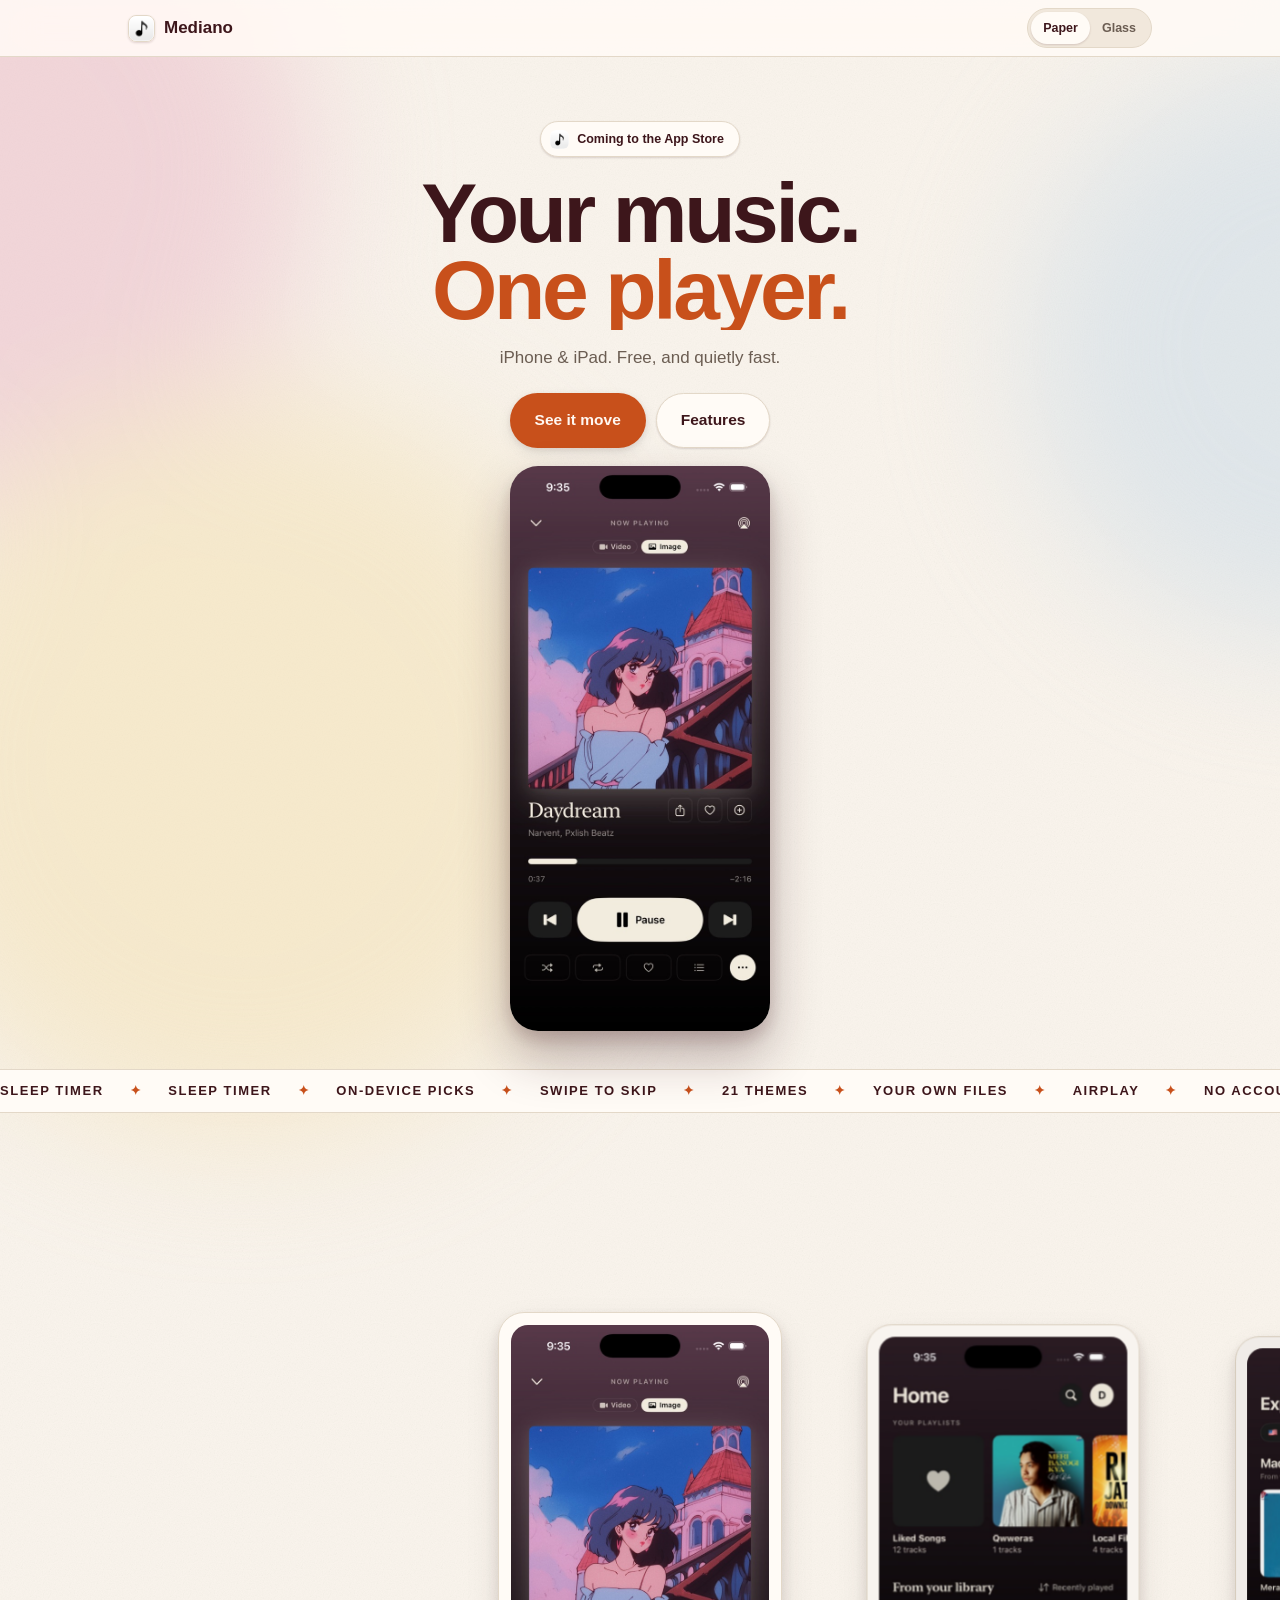
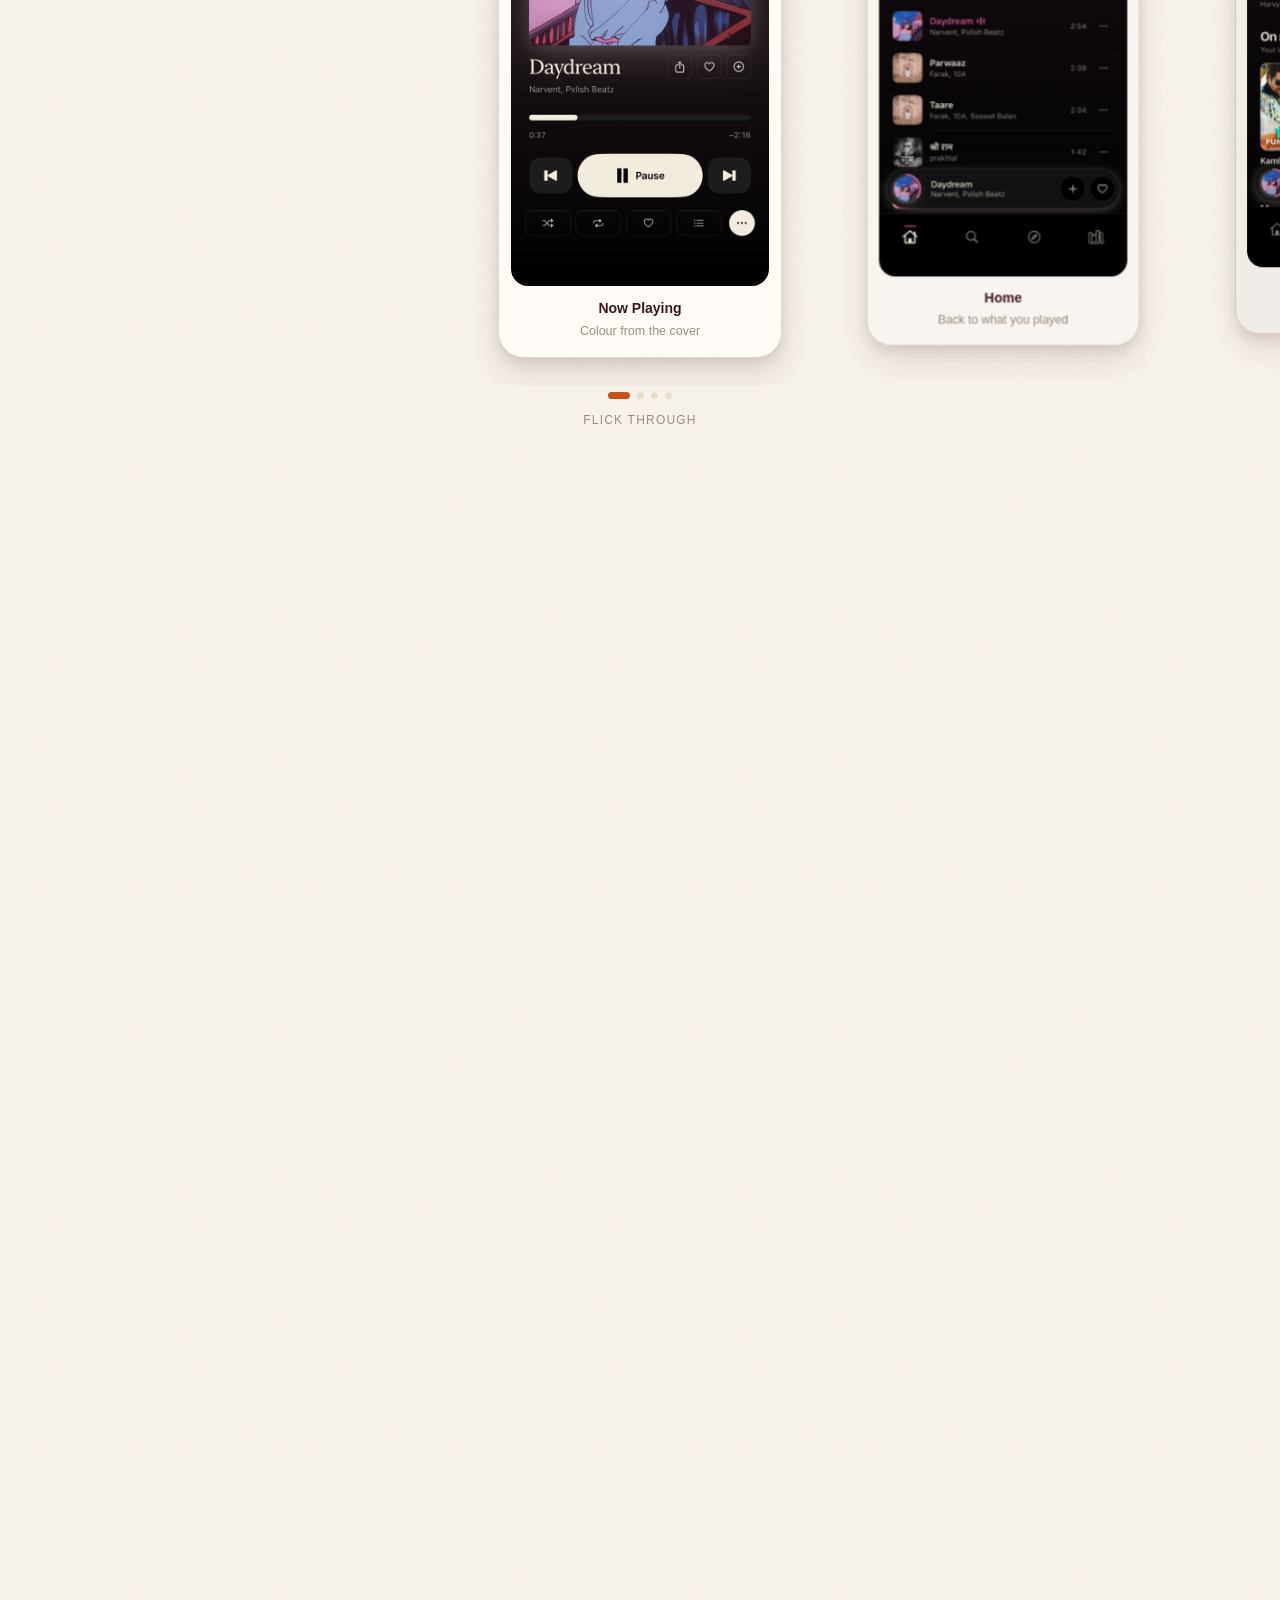
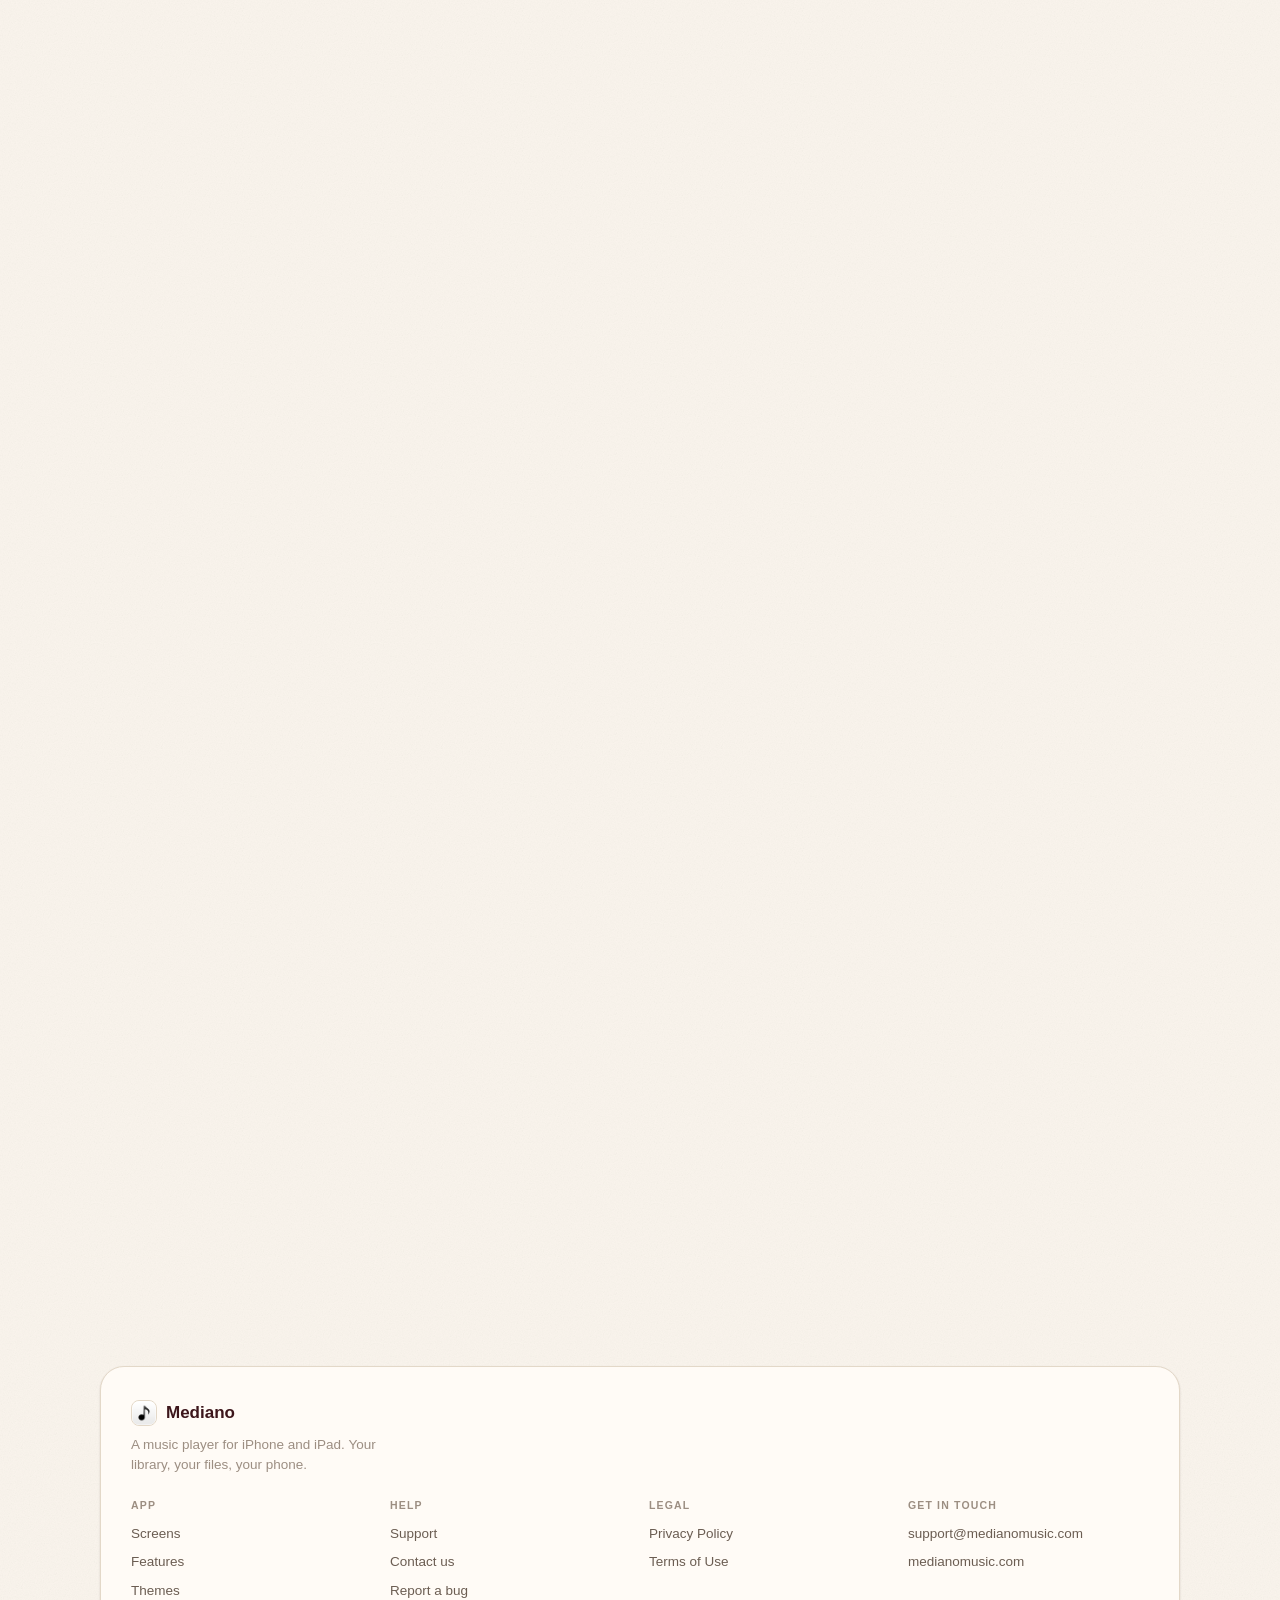
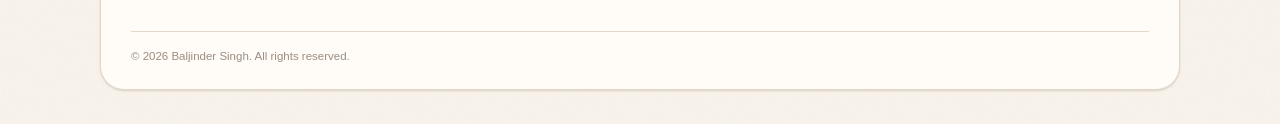
==== commit 498451a2: "New homepage design Replaces the landing page with the mobile-first design: draggable screenshot dec" ====
--- a/index.html
+++ b/index.html
@@ -2,205 +2,287 @@
 <html lang="en">
 <head>
 <meta charset="UTF-8">
-<meta name="viewport" content="width=device-width, initial-scale=1">
+<meta name="viewport" content="width=device-width,initial-scale=1,viewport-fit=cover">
 <title>Mediano — Your music. One player.</title>
-<meta name="description" content="A music player for iPhone and iPad. On-device recommendations, swipe-to-change mini player, playlist import and AirPlay.">
+<meta name="description" content="Mediano is a music player for iPhone and iPad. On-device recommendations, swipe the mini player to change track, import your playlists, bring your own files.">
 <link rel="canonical" href="https://medianomusic.com/">
 <meta name="theme-color" content="#FAF4EC">
 <link rel="icon" href="favicon.png">
 <link rel="apple-touch-icon" href="img/appicon.png">
-<link rel="stylesheet" href="styles.css?v=7">
+
 <meta property="og:title" content="Mediano — Your music. One player.">
 <meta property="og:description" content="A music player for iPhone and iPad.">
 <meta property="og:type" content="website">
 <meta property="og:url" content="https://medianomusic.com/">
 <meta property="og:image" content="https://medianomusic.com/img/appicon-512.png">
 <meta name="twitter:card" content="summary_large_image">
+
+<link rel="stylesheet" href="home.css?v=1">
 </head>
 <body>
 
+<div class="progress" id="prog"></div>
+<div class="aura" aria-hidden="true"><i></i><i></i><i></i></div>
+
 <header>
   <nav class="nav wrap">
-    <a class="logo" href="/"><img src="img/appicon.png" alt=""> Mediano</a>
-    <div class="nav-links">
-      <a href="#look">Screens</a>
-      <a href="#signature">Why Mediano</a>
-      <a href="#features">Features</a>
-      <a href="support.html">Support</a>
-    </div>
-      <div class="skin-switch" role="group" aria-label="Site design">
-        <button type="button" data-skin="paper" aria-pressed="true">Paper</button>
-        <button type="button" data-skin="glass" aria-pressed="false">Glass</button>
-      </div>
+    <a class="logo" href="#top"><img src="img/appicon.png" alt=""> Mediano</a>
+    <div class="skin" role="group" aria-label="Design">
+      <button type="button" data-skin="paper" aria-pressed="true">Paper</button>
+      <button type="button" data-skin="glass" aria-pressed="false">Glass</button>
+    </div>
   </nav>
 </header>
 
-<main>
+<main id="top">
 
   <!-- HERO -->
-  <div class="wrap stage">
-    <div>
-      <span class="chip"><img src="img/appicon.png" alt=""> Coming to the App Store</span>
-      <h1 class="huge">Your music.<br><em>One player.</em></h1>
-      <p class="one-line">iPhone &amp; iPad. Free.</p>
-      <div class="row">
-        <a class="btn btn-primary" href="#look">Take a look</a>
-        <a class="btn btn-paper" aria-disabled="true" href="#">App Store — soon</a>
-      </div>
-    </div>
-    <div class="glow">
-      <img src="img/nowplaying.jpg" data-paper="img/nowplaying.jpg" data-glass="img/nowplaying-glass.jpg" width="570" height="1239"
-           alt="The Mediano player, tinted from the album artwork.">
+  <section class="hero wrap">
+    <span class="chip"><img src="img/appicon.png" alt=""> Coming to the App Store</span>
+    <h1>
+      <span class="line"><span>Your music.</span></span>
+      <span class="line"><span><em>One player.</em></span></span>
+    </h1>
+    <p class="lede">iPhone &amp; iPad. Free, and quietly fast.</p>
+    <div class="row">
+      <a class="btn btn-p" href="#screens">See it move</a>
+      <a class="btn btn-g" href="#features">Features</a>
+    </div>
+
+    <div class="stage">
+      <img id="tilt" src="img/nowplaying.jpg" width="570" height="1239"
+           data-paper="img/nowplaying.jpg" data-glass="img/nowplaying-glass.jpg"
+           alt="The Mediano player.">
+    </div>
+  </section>
+
+  <!-- TICKER -->
+  <div class="ticker" aria-hidden="true">
+    <div id="tick">
+      <b>Sleep timer</b><b>Sleep timer</b><b>On-device picks</b><b>Swipe to skip</b>
+      <b>21 themes</b><b>Your own files</b><b>AirPlay</b><b>No account</b>
     </div>
   </div>
 
-  <!-- THE APP, BIG -->
-  <section id="look" class="dark-band">
+  <!-- DECK -->
+  <section id="screens">
     <div class="wrap">
-      <h2>Every screen, for real.</h2>
-      <p class="section-lede">No mock-ups.</p>
-    </div>
-    <div class="fan">
-      <img src="img/explore.jpg" data-paper="img/explore.jpg" data-glass="img/explore-glass.jpg" width="570" height="1239" loading="lazy" alt="Explore.">
-      <img src="img/home.jpg" data-paper="img/home.jpg" data-glass="img/home-glass.jpg" width="570" height="1239" loading="lazy" alt="Home.">
-      <img src="img/library.jpg" data-paper="img/library.jpg" data-glass="img/library-glass.jpg" width="570" height="1239" loading="lazy" alt="Library.">
-    </div>
-  </section>
-
-  <!-- THE TWO THINGS -->
-  <section id="signature" class="wrap">
-    <div class="section-head unfold">
-      <h2>Two things no one else does.</h2>
-    </div>
-    <div class="duo">
-
-      <div class="big-sheet ink unfold">
-        <span class="kicker">On your phone</span>
-        <h3>Recommendations that never leave the device.</h3>
-        <p>
-          No server, no account, no profile of you sitting somewhere. The whole
-          catalogue ships inside the app and the matching runs on your iPhone —
-          and it knows your music, not just the English Top 40.
-        </p>
-        <div class="figures">
-          <div class="figure"><b>1M+</b><span>Tracks on board</span></div>
-          <div class="figure"><b>6,291</b><span>Genres</span></div>
-        </div>
-      </div>
-
-      <div class="big-sheet unfold">
-        <span class="kicker">Only here</span>
-        <h3>Swipe the mini player to change the song.</h3>
-        <p>
-          Flick left or right anywhere on the bar. The artwork follows your
-          finger and the next track lands — no opening the player, no hunting
-          for a tiny arrow.
-        </p>
-        <figure class="swipe-demo">
-          <span class="chev chev-l" aria-hidden="true">
-            <svg viewBox="0 0 24 24" width="22" height="22" fill="none"
-                 stroke="currentColor" stroke-width="2.4"
-                 stroke-linecap="round" stroke-linejoin="round">
-              <path d="M14 5 7 12l7 7"/><path d="M19 5l-7 7 7 7" opacity=".45"/>
-            </svg>
+      <h2 class="up">Deal through it.</h2>
+      <p class="sub up">Flick through them the way you switch apps.</p>
+    </div>
+
+    <div class="deck">
+      <div class="rail" id="rail">
+        <figure class="card">
+          <img src="img/nowplaying.jpg" data-paper="img/nowplaying.jpg" data-glass="img/nowplaying-glass.jpg" alt="Now Playing" loading="lazy">
+          <figcaption>Now Playing<span>Colour from the cover</span></figcaption>
+        </figure>
+        <figure class="card">
+          <img src="img/home.jpg" data-paper="img/home.jpg" data-glass="img/home-glass.jpg" alt="Home" loading="lazy">
+          <figcaption>Home<span>Back to what you played</span></figcaption>
+        </figure>
+        <figure class="card">
+          <img src="img/explore.jpg" data-paper="img/explore.jpg" data-glass="img/explore-glass.jpg" alt="Explore" loading="lazy">
+          <figcaption>Explore<span>Made for you, on device</span></figcaption>
+        </figure>
+        <figure class="card">
+          <img src="img/library.jpg" data-paper="img/library.jpg" data-glass="img/library-glass.jpg" alt="Library" loading="lazy">
+          <figcaption>Library<span>Playlists and imports</span></figcaption>
+        </figure>
+      </div>
+      <div class="dots" id="dots" aria-hidden="true"></div>
+      <p class="hint">Flick through</p>
+    </div>
+  </section>
+
+  <!-- ON DEVICE -->
+  <section class="wrap">
+    <h2 class="up">It thinks on your phone.</h2>
+    <p class="sub up">No server. No account. No profile of you anywhere.</p>
+    <div class="stats two">
+      <div class="stat up"><b>1M+</b><span>Tracks</span></div>
+      <div class="stat up"><b data-count="6291">0</b><span>Genres</span></div>
+    </div>
+  </section>
+
+  <!-- SWIPE -->
+  <section class="wrap">
+    <h2 class="up">Skip without looking.</h2>
+    <p class="sub up">Flick the mini player. The artwork follows your finger.</p>
+    <div class="swipe up">
+      <div class="strip">
+        <span class="c l"><svg viewBox="0 0 24 24" width="20" height="20" fill="none" stroke="currentColor" stroke-width="2.4" stroke-linecap="round" stroke-linejoin="round"><path d="M14 5 7 12l7 7"/><path d="M19 5l-7 7 7 7" opacity=".45"/></svg></span>
+        <img src="img/miniplayer.jpg" data-paper="img/miniplayer.jpg" data-glass="img/miniplayer-glass.jpg" alt="The mini player" loading="lazy">
+        <span class="c r"><svg viewBox="0 0 24 24" width="20" height="20" fill="none" stroke="currentColor" stroke-width="2.4" stroke-linecap="round" stroke-linejoin="round"><path d="M10 5l7 7-7 7"/><path d="M5 5l7 7-7 7" opacity=".45"/></svg></span>
+      </div>
+      <p>Swipe either way</p>
+    </div>
+  </section>
+
+  <!-- BENTO -->
+  <section class="wrap" id="features">
+    <h2 class="up">All of it. One app.</h2>
+    <p class="sub up">Eight things you would otherwise need four apps for.</p>
+
+    <div class="bento">
+      <article class="cell wide ink up">
+        <span class="ic"><svg viewBox="0 0 24 24" fill="none" stroke="currentColor" stroke-width="1.7" stroke-linecap="round" stroke-linejoin="round"><path d="M12 3v11"/><path d="m8 10 4 4 4-4"/><path d="M4 17v3h16v-3"/></svg></span>
+        <h3>Import your playlists</h3>
+        <p>Matched track by track. Nothing left behind.</p>
+        <div class="bars"><i></i><i></i><i></i><i></i><i></i><i></i></div>
+      </article>
+
+
+      <article class="cell up">
+        <span class="ic"><svg viewBox="0 0 24 24" fill="none" stroke="currentColor" stroke-width="1.7" stroke-linecap="round" stroke-linejoin="round"><path d="M4 7a2 2 0 0 1 2-2h4l2 2h6a2 2 0 0 1 2 2v8a2 2 0 0 1-2 2H6a2 2 0 0 1-2-2z"/><circle cx="12" cy="13" r="2.4"/></svg></span>
+        <h3>Your own files</h3><p>Same library</p>
+      </article>
+
+      <article class="cell up">
+        <span class="ic"><svg viewBox="0 0 24 24" fill="none" stroke="currentColor" stroke-width="1.7" stroke-linecap="round" stroke-linejoin="round"><path d="M12 3a9 9 0 1 0 9 9"/><path d="M12 3v9l5 2.5"/></svg></span>
+        <h3>No account</h3><p>Just press play</p>
+      </article>
+
+
+      <article class="cell up">
+        <span class="ic"><svg viewBox="0 0 24 24" fill="none" stroke="currentColor" stroke-width="1.7" stroke-linecap="round" stroke-linejoin="round"><path d="M5.5 14a8 8 0 0 1 13 0"/><path d="M8.5 17a4.4 4.4 0 0 1 7 0"/><path d="m12 22 3-3.5H9z"/></svg></span>
+        <h3>AirPlay</h3><p>Any speaker</p>
+      </article>
+
+      <article class="cell up">
+        <span class="ic"><svg viewBox="0 0 24 24" fill="none" stroke="currentColor" stroke-width="1.7" stroke-linecap="round" stroke-linejoin="round"><path d="M6 19V9"/><path d="M12 19V5"/><path d="M18 19v-7"/><circle cx="6" cy="6.5" r="1.6"/><circle cx="12" cy="16" r="1.6"/><circle cx="18" cy="9" r="1.6"/></svg></span>
+        <h3>Equalizer</h3><p>Your ears</p>
+      </article>
+
+      <article class="cell up">
+        <span class="ic"><svg viewBox="0 0 24 24" fill="none" stroke="currentColor" stroke-width="1.7" stroke-linecap="round" stroke-linejoin="round"><path d="M20 14.5A8.2 8.2 0 0 1 9.5 4 8.3 8.3 0 1 0 20 14.5"/></svg></span>
+        <h3>Sleep timer</h3><p>Fades out</p>
+      </article>
+
+      <article class="cell wide up">
+        <span class="ic"><svg viewBox="0 0 24 24" fill="none" stroke="currentColor" stroke-width="1.7" stroke-linecap="round" stroke-linejoin="round"><path d="M20 12a8 8 0 1 1-2.6-5.9"/><path d="M20 4v4h-4"/></svg></span>
+        <h3>Last.fm scrobbling</h3>
+        <p>Connect once. Every play logged from then on.</p>
+      </article>
+    </div>
+  </section>
+
+  <!-- THEME -->
+  <section class="wrap" id="themes">
+    <h2 class="up">Try a colour on.</h2>
+    <p class="sub up">Twenty-one themes. This is the app wearing them.</p>
+
+    <div class="theme up">
+      <!-- The real Now Playing screen, rebuilt in HTML. Every colour is a
+           palette variable, so the whole screen re-dresses at once. -->
+      <div class="phone" id="pv">
+        <div class="pv-status"><b>9:41</b><span class="notch"></span><i class="sig"></i></div>
+
+        <div class="pv-bar">
+          <svg viewBox="0 0 24 24" fill="none" stroke="currentColor" stroke-width="2" stroke-linecap="round"><path d="m6 9 6 6 6-6"/></svg>
+          <span>NOW PLAYING</span>
+          <svg viewBox="0 0 24 24" fill="none" stroke="currentColor" stroke-width="1.8" stroke-linecap="round"><path d="M5.5 13a8 8 0 0 1 13 0"/><path d="M8.5 16a4.4 4.4 0 0 1 7 0"/><path d="m12 21 3-3.5H9z" fill="currentColor"/></svg>
+        </div>
+
+        <div class="pv-seg">
+          <b><svg viewBox="0 0 24 24" fill="none" stroke="currentColor" stroke-width="1.8"><rect x="3" y="7" width="12" height="10" rx="2.5"/><path d="m16 12 5-3v6z"/></svg>Video</b>
+          <b class="on"><svg viewBox="0 0 24 24" fill="none" stroke="currentColor" stroke-width="1.8"><rect x="3" y="5" width="18" height="14" rx="3"/><circle cx="8.5" cy="10" r="1.6"/><path d="m4 17 5-4.5 4 3.5 3-2 4 3.5"/></svg>Image</b>
+        </div>
+
+        <img class="pv-art" src="img/cover.jpg" alt="">
+
+        <div class="pv-title">
+          <h4>Daydream</h4>
+          <span class="pv-acts">
+            <i><svg viewBox="0 0 24 24" fill="none" stroke="currentColor" stroke-width="1.7" stroke-linecap="round"><path d="M12 15V4"/><path d="m8 8 4-4 4 4"/><path d="M5 14v5h14v-5"/></svg></i>
+            <i><svg viewBox="0 0 24 24" fill="none" stroke="currentColor" stroke-width="1.7"><path d="M12 19s-6.5-4.2-6.5-8.6A3.7 3.7 0 0 1 12 8a3.7 3.7 0 0 1 6.5 2.4C18.5 14.8 12 19 12 19z"/></svg></i>
+            <i><svg viewBox="0 0 24 24" fill="none" stroke="currentColor" stroke-width="1.7" stroke-linecap="round"><circle cx="12" cy="12" r="8"/><path d="M12 8.5v7M8.5 12h7"/></svg></i>
           </span>
-
-          <img src="img/miniplayer.jpg" width="1160" height="148"
-               data-paper="img/miniplayer.jpg" data-glass="img/miniplayer-glass.jpg"
-               alt="The Mediano mini player, showing the track now playing.">
-
-          <span class="chev chev-r" aria-hidden="true">
-            <svg viewBox="0 0 24 24" width="22" height="22" fill="none"
-                 stroke="currentColor" stroke-width="2.4"
-                 stroke-linecap="round" stroke-linejoin="round">
-              <path d="M10 5l7 7-7 7"/><path d="M5 5l7 7-7 7" opacity=".45"/>
-            </svg>
-          </span>
-
-          <figcaption>Swipe either way</figcaption>
-        </figure>
-      </div>
-
-    </div>
-  </section>
-
-  <!-- TILES -->
-  <section id="features" class="wrap">
-    <div class="section-head unfold">
-      <h2>All of it. One app.</h2>
-    </div>
-    <div class="tiles">
-      <div class="tile unfold"><span class="glyph">↯</span><b>Import playlists</b><span>Matched for you</span></div>
-      <div class="tile unfold"><span class="glyph">⌸</span><b>Your own files</b><span>Same library</span></div>
-      <div class="tile unfold"><span class="glyph">◎</span><b>AirPlay</b><span>Any speaker</span></div>
-      <div class="tile unfold"><span class="glyph">≡</span><b>Equalizer</b><span>Your ears</span></div>
-      <div class="tile unfold"><span class="glyph">☾</span><b>Sleep timer</b><span>Fades out</span></div>
-      <div class="tile unfold"><span class="glyph">↺</span><b>Last.fm</b><span>Auto scrobble</span></div>
-    </div>
-  </section>
-
-  <!-- PAINT -->
+        </div>
+        <p class="pv-artist">Narvent, Pxlish Beatz</p>
+
+        <div class="pv-track"><i></i></div>
+        <div class="pv-times"><span>0:37</span><span>−2:16</span></div>
+
+        <div class="pv-ctrl">
+          <span class="sq"><svg viewBox="0 0 24 24" fill="currentColor"><path d="M8 5v14l-1.5 0V5zM19 5v14l-10-7z"/></svg></span>
+          <span class="play"><svg viewBox="0 0 24 24" fill="currentColor"><path d="M8 5h3v14H8zM13 5h3v14h-3z"/></svg>Pause</span>
+          <span class="sq"><svg viewBox="0 0 24 24" fill="currentColor"><path d="M16 5v14l1.5 0V5zM5 5v14l10-7z"/></svg></span>
+        </div>
+
+        <div class="pv-row2">
+          <i><svg viewBox="0 0 24 24" fill="none" stroke="currentColor" stroke-width="1.7" stroke-linecap="round"><path d="M3 7h4l10 10h4"/><path d="M17 3l4 4-4 4M3 17h4"/></svg></i>
+          <i><svg viewBox="0 0 24 24" fill="none" stroke="currentColor" stroke-width="1.7" stroke-linecap="round"><path d="M4 9a4 4 0 0 1 4-4h9"/><path d="m14 2 3 3-3 3"/><path d="M20 15a4 4 0 0 1-4 4H7"/><path d="m10 22-3-3 3-3"/></svg></i>
+          <i><svg viewBox="0 0 24 24" fill="none" stroke="currentColor" stroke-width="1.7"><path d="M12 19s-6.5-4.2-6.5-8.6A3.7 3.7 0 0 1 12 8a3.7 3.7 0 0 1 6.5 2.4C18.5 14.8 12 19 12 19z"/></svg></i>
+          <i><svg viewBox="0 0 24 24" fill="none" stroke="currentColor" stroke-width="1.7" stroke-linecap="round"><path d="M4 7h11M4 12h11M4 17h7"/><path d="M19 8v9"/><circle cx="17.2" cy="17.4" r="1.8"/></svg></i>
+          <i class="fill">•••</i>
+        </div>
+
+        <p class="pv-name"><b id="pvName">Linen</b></p>
+      </div>
+
+      <div class="swatches" id="sw" role="group" aria-label="Themes"></div>
+    </div>
+  </section>
+
+  <!-- END -->
   <section class="wrap">
-    <div class="section-head unfold">
-      <h2>Wear any colour.</h2>
-      <p class="section-lede">Twenty-one themes. Or make your own.</p>
-    </div>
-    <div class="paints unfold">
-      <div class="paint" style="background:#FAF4EC" title="Linen"></div>
-      <div class="paint" style="background:#EFE6D2" title="Sand"></div>
-      <div class="paint" style="background:#ECEBE6" title="Mist"></div>
-      <div class="paint" style="background:#F8D9E4" title="Rose"></div>
-      <div class="paint" style="background:#F8E9AE" title="Honey"></div>
-      <div class="paint" style="background:#FBDBBC" title="Apricot"></div>
-      <div class="paint" style="background:#E6EDE4" title="Sage"></div>
-      <div class="paint" style="background:#E4EDF5" title="Sky"></div>
-      <div class="paint" style="background:#EBE6F2" title="Lilac"></div>
-      <div class="paint" style="background:#3D161B" title="Maroon"></div>
-      <div class="paint" style="background:#4A1734" title="Mulberry"></div>
-      <div class="paint" style="background:#2C1740" title="Plum"></div>
-      <div class="paint" style="background:#13233D" title="Ocean"></div>
-      <div class="paint" style="background:#12251C" title="Forest"></div>
-      <div class="paint" style="background:#241A15" title="Cocoa"></div>
-      <div class="paint" style="background:#000000" title="Ink"></div>
-    </div>
-  </section>
-
-  <!-- SPECS -->
-  <section id="devices" class="wrap">
-    <dl class="specs unfold">
-      <div class="spec"><dt>Platform</dt><dd>iPhone &amp; iPad</dd></div>
-      <div class="spec"><dt>Requires</dt><dd>iOS 26</dd></div>
-      <div class="spec"><dt>Works with</dt><dd>AirPlay</dd></div>
-      <div class="spec"><dt>Price</dt><dd>Free</dd></div>
-    </dl>
-  </section>
-
-  <!-- CTA -->
-  <section class="wrap">
-    <div class="band unfold">
-      <img class="mark-big" src="img/appicon.png" alt="The Mediano app icon">
-      <p class="shout">Bring your<br>library home.</p>
-      <div class="row">
-        <a class="btn btn-paper" aria-disabled="true" href="#">App Store — soon</a>
-        <a class="btn btn-paper" href="support.html">Support</a>
-      </div>
-    </div>
-  </section>
-
+    <div class="end up">
+      <img src="img/appicon.png" alt="">
+      <h2>Bring your<br>library home.</h2>
+      <p>Free on iPhone and iPad.</p>
+      <div class="row"><a class="btn btn-g" href="#top">Back to top</a></div>
+    </div>
+  </section>
 </main>
 
 <footer>
-  <div class="wrap">
-    <img class="foot-mark" src="img/appicon.png" alt="Mediano">
-    <div class="foot">
-      <div class="foot-col"><h4>App</h4><a href="#look">Screens</a><a href="#features">Features</a></div>
-      <div class="foot-col"><h4>Help</h4><a href="support.html">Support</a></div>
-      <div class="foot-col"><h4>Legal</h4><a href="privacy.html">Privacy</a><a href="terms.html">Terms</a></div>
-    </div>
-    <p class="copy">© 2026 Baljinder Singh</p>
+  <div class="wrap foot-box">
+    <div class="foot-top">
+      <a class="foot-brand" href="#top">
+        <img src="img/appicon.png" alt=""> Mediano
+      </a>
+      <p>A music player for iPhone and iPad. Your library, your files, your phone.</p>
+    </div>
+
+    <div class="foot-cols">
+      <div>
+        <h5>App</h5>
+        <a href="#screens">Screens</a>
+        <a href="#features">Features</a>
+        <a href="#themes">Themes</a>
+      </div>
+      <div>
+        <h5>Help</h5>
+        <a href="support.html">Support</a>
+        <a href="mailto:support@medianomusic.com">Contact us</a>
+        <a href="mailto:support@medianomusic.com?subject=Bug%20report">Report a bug</a>
+      </div>
+      <div>
+        <h5>Legal</h5>
+        <a href="privacy.html">Privacy Policy</a>
+        <a href="terms.html">Terms of Use</a>
+      </div>
+      <div>
+        <h5>Get in touch</h5>
+        <a href="mailto:support@medianomusic.com">support@medianomusic.com</a>
+        <a href="/">medianomusic.com</a>
+      </div>
+    </div>
+
+    <div class="foot-end">
+      <span>© 2026 Baljinder Singh. All rights reserved.</span>
+    </div>
   </div>
 </footer>
 
-<script src="paper.js?v=7"></script>
+<nav class="tabbar" aria-label="Sections">
+  <a href="#top" class="on" data-sec="top"><svg viewBox="0 0 24 24" fill="none" stroke="currentColor" stroke-width="2"><path d="M3 10.5 12 3l9 7.5"/><path d="M5 10v10h14V10"/></svg>Home</a>
+  <a href="#screens" data-sec="screens"><svg viewBox="0 0 24 24" fill="none" stroke="currentColor" stroke-width="2"><rect x="7" y="3" width="10" height="18" rx="2.5"/><path d="M11 18h2"/></svg>Screens</a>
+  <a href="#features" data-sec="features"><svg viewBox="0 0 24 24" fill="none" stroke="currentColor" stroke-width="2"><circle cx="12" cy="12" r="9"/><path d="M12 8v8M8 12h8"/></svg>Features</a>
+  <a href="#top" data-sec="get"><svg viewBox="0 0 24 24" fill="none" stroke="currentColor" stroke-width="2"><path d="M12 3v12"/><path d="M8 11l4 4 4-4"/><path d="M5 20h14"/></svg>Get</a>
+</nav>
+
+<script src="motion.js?v=1"></script>
 </body>
 </html>
--- a/home.css
+++ b/home.css
@@ -0,0 +1,465 @@
+/* ===================================================================
+   Mediano — MOCKUP. Phone first.
+   Paper, but in motion: sheets slide, deal, unfold and lift.
+   Nothing here is on the live site.
+   =================================================================== */
+
+:root{
+  --paper:#FAF4EC; --raised:#FFFBF6; --sunk:#F1E8DC; --warm:#EADFCE;
+  --ink:#241A15; --soft:#6B5D52; --faint:#9C8E82;
+  --maroon:#3D161B; --maroon-2:#54242B; --rust:#C8501B; --amber:#B8790E;
+  --edge:#E3D8C8;
+  --r:22px; --r-s:15px; --gut:20px;
+  --l1:0 1px 2px rgba(61,22,27,.10),0 1px 3px rgba(61,22,27,.06);
+  --l2:0 2px 6px rgba(61,22,27,.10),0 6px 16px rgba(61,22,27,.07);
+  --l3:0 6px 14px rgba(61,22,27,.12),0 16px 34px rgba(61,22,27,.10);
+  --l4:0 12px 24px rgba(61,22,27,.14),0 30px 60px rgba(61,22,27,.12);
+  --nav-h:64px;
+}
+
+*{box-sizing:border-box}
+html{scroll-behavior:smooth;-webkit-text-size-adjust:100%}
+body{
+  margin:0;background:var(--paper);color:var(--ink);
+  font:16px/1.6 -apple-system,BlinkMacSystemFont,"SF Pro Text","Segoe UI",Roboto,sans-serif;
+  -webkit-font-smoothing:antialiased;overflow-x:hidden;
+  padding-bottom:calc(var(--nav-h) + env(safe-area-inset-bottom));
+}
+a{color:var(--rust);text-decoration:none}
+.wrap{max-width:1080px;margin:0 auto;padding-inline:var(--gut)}
+
+/* grain + drifting light ------------------------------------------- */
+/* Grain tiles straight onto the body. It used to be a fixed, full-viewport
+   pseudo-element, which some renderers composite over everything below the
+   fold — the whole page went blank past the hero. A plain repeating
+   background costs nothing and cannot swallow the page. */
+body{
+  background-image:url("data:image/svg+xml,%3Csvg xmlns='http://www.w3.org/2000/svg' width='140' height='140'%3E%3Cfilter id='n'%3E%3CfeTurbulence type='fractalNoise' baseFrequency='.85' numOctaves='3'/%3E%3CfeColorMatrix type='saturate' values='0'/%3E%3C/filter%3E%3Crect width='140' height='140' filter='url(%23n)' opacity='.09'/%3E%3C/svg%3E");
+}
+.aura{position:fixed;inset:-20%;z-index:0;pointer-events:none;filter:blur(70px);opacity:.5}
+.aura i{position:absolute;border-radius:50%;display:block}
+.aura i:nth-child(1){width:52vw;height:52vw;left:-8vw;top:2vh;background:#E9B7C6;animation:drift1 22s ease-in-out infinite}
+.aura i:nth-child(2){width:46vw;height:46vw;right:-6vw;top:26vh;background:#C7D9E8;animation:drift2 26s ease-in-out infinite}
+.aura i:nth-child(3){width:58vw;height:58vw;left:10vw;bottom:-6vh;background:#F3DFAE;animation:drift3 30s ease-in-out infinite}
+@keyframes drift1{50%{transform:translate3d(6vw,4vh,0) scale(1.12)}}
+@keyframes drift2{50%{transform:translate3d(-5vw,6vh,0) scale(.9)}}
+@keyframes drift3{50%{transform:translate3d(4vw,-5vh,0) scale(1.08)}}
+main,header,footer,.tabbar{position:relative;z-index:1}
+
+/* scroll progress --------------------------------------------------- */
+.progress{
+  position:fixed;top:0;left:0;height:3px;width:100%;z-index:60;
+  background:linear-gradient(90deg,var(--rust),var(--amber));
+  transform:scaleX(0);transform-origin:0 50%;
+}
+
+/* header ------------------------------------------------------------ */
+header{
+  position:sticky;top:0;z-index:50;
+  background:rgba(255,251,246,.86);
+  backdrop-filter:saturate(180%) blur(18px);
+  -webkit-backdrop-filter:saturate(180%) blur(18px);
+  border-bottom:1px solid var(--edge);
+}
+.nav{display:flex;align-items:center;gap:12px;height:56px}
+.logo{display:inline-flex;align-items:center;gap:9px;font-weight:800;font-size:17px;color:var(--maroon)}
+.logo img{width:27px;height:27px;border-radius:8px;border:1px solid var(--edge);box-shadow:var(--l1)}
+.skin{margin-left:auto;display:inline-flex;background:var(--sunk);border:1px solid var(--edge);border-radius:999px;padding:3px}
+.skin button{
+  appearance:none;border:0;background:transparent;font:inherit;font-size:12.5px;font-weight:700;
+  padding:6px 12px;border-radius:999px;color:var(--soft);cursor:pointer;transition:.25s
+}
+.skin button[aria-pressed="true"]{background:var(--raised);color:var(--maroon);box-shadow:var(--l1)}
+
+/* hero -------------------------------------------------------------- */
+.hero{padding-block:36px 8px;text-align:center}
+.chip{
+  display:inline-flex;align-items:center;gap:8px;background:var(--raised);
+  border:1px solid var(--edge);border-radius:999px;padding:7px 15px 7px 9px;
+  font-size:12.5px;font-weight:700;color:var(--maroon);box-shadow:var(--l1);margin-bottom:18px
+}
+.chip img{width:19px;height:19px;border-radius:6px}
+h1{
+  font-size:clamp(40px,12vw,84px);line-height:.92;letter-spacing:-.04em;
+  font-weight:800;margin:0 0 14px;color:var(--maroon)
+}
+h1 em{font-style:normal;color:var(--rust)}
+.lede{color:var(--soft);font-size:17px;margin:0 auto 22px;max-width:30ch}
+
+/* line-by-line reveal: uncovered, never faded (PaperUnfold rule 1) */
+.line{display:block;overflow:hidden}
+.line span{display:block;transform:translateY(105%);animation:rise .78s cubic-bezier(.19,.9,.28,1) forwards}
+.line:nth-child(2) span{animation-delay:.1s}
+.line:nth-child(3) span{animation-delay:.2s}
+@keyframes rise{to{transform:translateY(0)}}
+
+/* buttons ----------------------------------------------------------- */
+.row{display:flex;gap:10px;justify-content:center;flex-wrap:wrap}
+.btn{
+  position:relative;overflow:hidden;display:inline-flex;align-items:center;gap:8px;
+  padding:14px 24px;border-radius:999px;font-weight:700;font-size:15.5px;border:1px solid transparent;
+  cursor:pointer;transition:transform .2s,box-shadow .2s
+}
+.btn-p{background:var(--rust);color:#FFF7F1;box-shadow:var(--l2)}
+.btn-p:active{transform:translateY(2px) scale(.99)}
+.btn-g{background:var(--raised);color:var(--maroon);border-color:var(--edge);box-shadow:var(--l1)}
+.ripple{position:absolute;border-radius:50%;transform:scale(0);background:currentColor;opacity:.25;pointer-events:none;animation:rip .6s cubic-bezier(.22,.61,.36,1) forwards}
+@keyframes rip{to{transform:scale(2.8);opacity:0}}
+
+/* hero phone: floats, tilts to the pointer -------------------------- */
+.stage{position:relative;display:grid;place-items:center;margin-top:18px;perspective:1000px}
+.stage img{
+  width:min(260px,66vw);height:auto;border-radius:28px;
+  box-shadow:0 26px 50px rgba(61,22,27,.30),0 8px 16px rgba(61,22,27,.18);
+  animation:float 7s ease-in-out infinite;transform-style:preserve-3d;
+  transition:transform .4s cubic-bezier(.2,.8,.2,1)
+}
+@keyframes float{50%{transform:translateY(-12px)}}
+
+/* marquee ----------------------------------------------------------- */
+.ticker{
+  margin-top:26px;border-block:1px solid var(--edge);background:var(--raised);
+  overflow:hidden;padding-block:11px
+}
+.ticker div{display:flex;gap:26px;width:max-content;animation:slide 26s linear infinite}
+.ticker b{
+  font-size:13px;font-weight:800;letter-spacing:.12em;text-transform:uppercase;
+  color:var(--maroon);white-space:nowrap
+}
+.ticker b::after{content:"✦";margin-left:26px;color:var(--rust)}
+@keyframes slide{to{transform:translateX(-50%)}}
+
+/* sections ---------------------------------------------------------- */
+section{padding-block:46px}
+h2{font-size:clamp(28px,8vw,44px);line-height:1.02;letter-spacing:-.03em;font-weight:800;margin:0 0 10px;color:var(--maroon)}
+.sub{color:var(--soft);margin:0 0 24px;font-size:16px}
+
+/* unfold on scroll (clip, not fade) */
+.up{clip-path:inset(0 0 100% 0)}
+.js .up:not(.done){will-change:clip-path}
+.up.in{clip-path:inset(0 0 0 0);transition:clip-path .55s cubic-bezier(.19,.87,.3,1.01)}
+/* Once it has finished opening, drop the clip entirely — an inset(0) clip
+   keeps cutting everything that lives outside the box, which squares off
+   every shadow at the corners. */
+.up.done{clip-path:none;transition:none}
+
+/* ---------- the deck: drag left / right ---------- */
+.deck{position:relative;margin-inline:calc(var(--gut)*-1);padding-block:6px 4px}
+.rail{
+  display:flex;gap:16px;perspective:1200px;overflow-x:auto;scroll-snap-type:x mandatory;
+  padding-inline:calc(50vw - 122px);padding-block:26px 12px;
+  scrollbar-width:none;-ms-overflow-style:none;cursor:grab;
+  -webkit-overflow-scrolling:touch
+}
+.rail::-webkit-scrollbar{display:none}
+.rail.drag{cursor:grabbing;scroll-snap-type:none}
+.card{
+  flex:0 0 244px;scroll-snap-align:center;background:var(--raised);
+  border:1px solid var(--edge);border-radius:26px;padding:12px 12px 16px;
+  box-shadow:var(--l3);transform-origin:50% 50%;
+  transition:box-shadow .3s;will-change:transform
+}
+.card img{width:100%;height:auto;display:block;border-radius:17px;background:var(--maroon);pointer-events:none}
+.card figcaption{margin-top:11px;text-align:center;font-size:14px;font-weight:700;color:var(--maroon)}
+.card figcaption span{display:block;font-weight:500;font-size:12.5px;color:var(--faint);margin-top:2px}
+.dots{display:flex;gap:7px;justify-content:center;margin-top:6px}
+.dots i{width:7px;height:7px;border-radius:50%;background:var(--warm);transition:.3s}
+.dots i.on{background:var(--rust);width:22px;border-radius:99px}
+.hint{text-align:center;font-size:12px;letter-spacing:.1em;text-transform:uppercase;color:var(--faint);margin-top:12px}
+
+/* ---------- stats ---------- */
+.stats{display:grid;grid-template-columns:repeat(3,1fr);gap:10px;margin-top:22px}
+.stat{background:var(--maroon);border-radius:var(--r);padding:18px 12px;text-align:center;box-shadow:var(--l3)}
+.stat b{display:block;font-size:clamp(22px,7vw,32px);font-weight:800;letter-spacing:-.03em;color:#FBEFE6;line-height:1}
+.stat span{display:block;margin-top:6px;font-size:10.5px;font-weight:700;letter-spacing:.1em;text-transform:uppercase;color:#C9AEA3}
+
+/* ---------- swipe demo ---------- */
+.swipe{
+  margin-top:20px;background:var(--maroon);border-radius:20px;padding:16px 10px 12px;
+  box-shadow:inset 0 2px 10px rgba(0,0,0,.35);overflow:hidden
+}
+.swipe .strip{position:relative;display:grid;grid-template-columns:auto 1fr auto;align-items:center;gap:4px}
+.swipe img{width:100%;border-radius:12px;display:block;box-shadow:0 6px 16px rgba(0,0,0,.4);animation:nudgeimg 4.4s ease-in-out infinite}
+@keyframes nudgeimg{0%,58%,100%{transform:translateX(0)}70%{transform:translateX(-10px)}84%{transform:translateX(10px)}}
+.swipe .c{color:#F0A97C;display:grid;place-items:center;width:26px}
+.swipe .c.l{animation:nl 2.4s ease-in-out infinite}
+.swipe .c.r{animation:nr 2.4s ease-in-out infinite}
+@keyframes nl{0%,62%,100%{transform:translateX(0);opacity:.7}76%{transform:translateX(-4px);opacity:1}}
+@keyframes nr{0%,62%,100%{transform:translateX(0);opacity:.7}76%{transform:translateX(4px);opacity:1}}
+.swipe p{margin:12px 0 0;text-align:center;font-size:11.5px;letter-spacing:.11em;text-transform:uppercase;color:#C9AEA3}
+
+/* ---------- closing ---------- */
+.end{background:var(--maroon);border-radius:26px;padding:30px 22px 32px;box-shadow:var(--l4);text-align:center}
+.end img{width:66px;height:66px;border-radius:19px;box-shadow:var(--l3);margin-bottom:16px}
+.end h2{color:#FBEFE6}
+.end p{color:#D8C3B8;margin:0 0 20px}
+
+/* ---------- app-style bottom bar ---------- */
+.tabbar{
+  position:fixed;left:0;right:0;bottom:0;z-index:55;
+  padding:8px var(--gut) calc(8px + env(safe-area-inset-bottom));
+  background:rgba(255,251,246,.9);
+  backdrop-filter:saturate(180%) blur(20px);-webkit-backdrop-filter:saturate(180%) blur(20px);
+  border-top:1px solid var(--edge);
+  display:grid;grid-template-columns:repeat(4,1fr);gap:4px
+}
+.tabbar a{
+  display:grid;place-items:center;gap:3px;padding:6px 0;border-radius:14px;
+  font-size:10.5px;font-weight:700;letter-spacing:.02em;color:var(--faint);transition:.25s
+}
+.tabbar a svg{width:21px;height:21px}
+.tabbar a.on{color:var(--maroon);background:var(--sunk)}
+
+footer{padding:26px var(--gut) 34px;text-align:center;color:var(--faint);font-size:13px}
+
+/* ---------- wider screens ---------- */
+@media (min-width:760px){
+  :root{--gut:28px}
+  .hero{padding-block:64px 12px}
+  .tiles{grid-template-columns:repeat(4,1fr)}
+  .paints{grid-template-columns:repeat(11,1fr)}
+  .rail{padding-inline:calc(50vw - 150px)}
+  .card{flex-basis:284px}
+  .tabbar{display:none}
+  body{padding-bottom:0}
+  .stats{max-width:620px;margin-inline:auto}
+}
+
+@media (prefers-reduced-motion:reduce){
+  *,*::before,*::after{animation:none!important;transition:none!important}
+  .up{clip-path:none!important}
+  .line span{transform:none}
+}
+
+/* ================= GLASS SKIN (white) ================= */
+html[data-skin="glass"]{
+  --paper:#FFFFFF;--raised:rgba(255,255,255,.72);--sunk:rgba(16,16,22,.04);
+  --warm:rgba(16,16,22,.06);--ink:#16161A;--soft:#5B5B66;--faint:#8E8E9A;
+  --maroon:#0E0E12;--maroon-2:rgba(16,16,22,.06);--rust:#1F6FEB;--edge:rgba(16,16,22,.10);
+  --l1:0 1px 2px rgba(16,16,22,.05);--l2:0 2px 8px rgba(16,16,22,.07);
+  --l3:0 6px 16px rgba(16,16,22,.08);--l4:0 14px 34px rgba(16,16,22,.10);
+}
+html[data-skin="glass"] .aura{opacity:.42;filter:blur(80px)}
+html[data-skin="glass"] .aura i:nth-child(1){background:#8FB4FF}
+html[data-skin="glass"] .aura i:nth-child(2){background:#FFA7BD}
+html[data-skin="glass"] .aura i:nth-child(3){background:#9AE6D8}
+html[data-skin="glass"] header,
+html[data-skin="glass"] .tabbar,
+html[data-skin="glass"] .card,
+html[data-skin="glass"] .tile,
+html[data-skin="glass"] .chip,
+html[data-skin="glass"] .ticker,
+html[data-skin="glass"] .stat,
+html[data-skin="glass"] .swipe,
+html[data-skin="glass"] .end,
+html[data-skin="glass"] .skin{
+  background:var(--raised);
+  backdrop-filter:blur(26px) saturate(190%);-webkit-backdrop-filter:blur(26px) saturate(190%);
+  border:1px solid var(--edge);
+  box-shadow:inset 0 1px 0 rgba(255,255,255,.9),var(--l2)
+}
+html[data-skin="glass"] header,html[data-skin="glass"] .tabbar{border-radius:0}
+html[data-skin="glass"] .tile:nth-child(3n+1){background:rgba(255,255,255,.86)}
+html[data-skin="glass"] .tile:nth-child(3n+1) b,
+html[data-skin="glass"] .stat b,
+html[data-skin="glass"] .end h2{color:var(--maroon)}
+html[data-skin="glass"] .tile:nth-child(3n+1) span,
+html[data-skin="glass"] .stat span,
+html[data-skin="glass"] .end p{color:var(--soft)}
+html[data-skin="glass"] .tile:nth-child(3n+1) .g{background:rgba(16,16,22,.05);color:var(--rust)}
+html[data-skin="glass"] .btn-p{background:rgba(31,111,235,.94);color:#fff;box-shadow:inset 0 1px 0 rgba(255,255,255,.4),var(--l2)}
+html[data-skin="glass"] .btn-g{background:rgba(255,255,255,.75);color:var(--maroon)}
+html[data-skin="glass"] .swipe{box-shadow:inset 0 2px 10px rgba(16,16,22,.07)}
+html[data-skin="glass"] .swipe .c{color:var(--rust)}
+html[data-skin="glass"] .swipe p{color:var(--faint)}
+html[data-skin="glass"] .card img{background:rgba(16,16,22,.06)}
+html[data-skin="glass"] .end img{box-shadow:var(--l3)}
+html[data-skin="glass"] body,html[data-skin="paper"] body{transition:background-color .5s}
+
+/* ---------- bento ----------
+   Uneven on purpose: two cells earn a double width, one a double height,
+   so the eye has somewhere to go instead of scanning a chequerboard. */
+.bento{display:grid;grid-template-columns:repeat(2,1fr);gap:11px;grid-auto-rows:minmax(112px,auto)}
+.cell{
+  position:relative;overflow:hidden;background:var(--raised);border:1px solid var(--edge);
+  border-radius:20px;padding:16px 15px;box-shadow:var(--l1);
+  display:flex;flex-direction:column;gap:2px;
+  transition:transform .28s cubic-bezier(.2,.8,.2,1),box-shadow .28s
+}
+.cell:active{transform:scale(.975)}
+@media (hover:hover){.cell:hover{transform:translateY(-4px);box-shadow:var(--l3)}}
+.cell .ic{
+  width:38px;height:38px;border-radius:12px;display:grid;place-items:center;
+  background:var(--warm);color:var(--maroon);margin-bottom:10px;flex:none;
+  transition:transform .3s cubic-bezier(.2,.9,.25,1.2)
+}
+.cell .ic svg{width:21px;height:21px}
+@media (hover:hover){.cell:hover .ic{transform:rotate(-8deg) scale(1.08)}}
+.cell h3{margin:0;font-size:15.5px;letter-spacing:-.015em;color:var(--maroon);font-weight:700}
+.cell p{margin:2px 0 0;font-size:13px;color:var(--faint);line-height:1.45}
+.cell.wide{grid-column:span 2}
+.cell.tall{grid-row:span 2;justify-content:flex-start}
+.cell.ink{background:var(--maroon);border-color:var(--maroon)}
+.cell.ink h3{color:#FBEFE6}
+.cell.ink p{color:#C9AEA3}
+.cell.ink .ic{background:var(--maroon-2);color:#F0A97C}
+
+/* the import cell gets a little equaliser that keeps working */
+.bars{display:flex;gap:5px;align-items:flex-end;height:26px;margin-top:12px}
+.bars i{width:5px;border-radius:3px;background:#F0A97C;opacity:.85;animation:bar 1.5s ease-in-out infinite}
+.bars i:nth-child(1){height:40%;animation-delay:0s}
+.bars i:nth-child(2){height:75%;animation-delay:.15s}
+.bars i:nth-child(3){height:55%;animation-delay:.3s}
+.bars i:nth-child(4){height:95%;animation-delay:.45s}
+.bars i:nth-child(5){height:60%;animation-delay:.6s}
+.bars i:nth-child(6){height:35%;animation-delay:.75s}
+@keyframes bar{50%{transform:scaleY(.45)}}
+
+/* ---------- theme try-on ----------
+   The Now Playing screen, rebuilt. Colours are AuriaPalette's bg / surface /
+   surfaceWarm; text and hairlines come off AuriaTheme's ink rule
+   (isDark ? #F2ECDF : #13110E, then 78% / 58% / 10%). */
+.theme{display:grid;justify-items:center;gap:22px}
+.phone{
+  position:relative;width:min(272px,72vw);border-radius:34px;padding:9px 13px 12px;
+  background:var(--pv-bg,#FAF4EC);border:1px solid rgba(0,0,0,.10);
+  /* Soft, layered, and it follows the 34px radius. A filter: drop-shadow
+     stack looked the same and cost a compositor layer per element. */
+  box-shadow:0 2px 4px rgba(61,22,27,.08),
+             0 10px 20px rgba(61,22,27,.11),
+             0 28px 50px rgba(61,22,27,.13);
+  color:var(--pv-ink,#13110E);font-size:10px;line-height:1.3;overflow:hidden;
+  transition:background .55s cubic-bezier(.4,0,.2,1),color .55s
+}
+.phone svg{width:13px;height:13px;flex:none}
+
+.pv-status{display:flex;align-items:center;justify-content:space-between;padding:2px 4px 8px}
+.pv-status b{font-size:10px;font-weight:700}
+.pv-status .notch{width:56px;height:14px;border-radius:9px;background:#000;opacity:.9}
+.pv-status .sig{width:22px;height:9px;border-radius:2px;border:1px solid currentColor;opacity:.5}
+
+.pv-bar{display:flex;align-items:center;justify-content:space-between;padding:0 2px 10px;opacity:.9}
+.pv-bar span{font-size:7.5px;font-weight:700;letter-spacing:.2em;opacity:.7}
+
+.pv-seg{display:flex;gap:5px;justify-content:center;padding-bottom:10px}
+.pv-seg b{
+  display:inline-flex;align-items:center;gap:4px;font-size:8.5px;font-weight:600;
+  padding:4px 9px;border-radius:99px;opacity:.72
+}
+.pv-seg b svg{width:11px;height:11px}
+.pv-seg b.on{background:var(--pv-ink,#13110E);color:var(--pv-bg,#FAF4EC);opacity:1}
+
+.pv-art{
+  display:block;width:100%;aspect-ratio:1;object-fit:cover;border-radius:12px;
+  background:var(--pv-warm,#EADFCE);box-shadow:0 6px 18px rgba(0,0,0,.22)
+}
+
+.pv-title{display:flex;align-items:center;gap:8px;margin-top:12px}
+.pv-title h4{margin:0;flex:1;min-width:0;font:600 19px/1.1 ui-serif,"New York",Georgia,serif;letter-spacing:-.01em}
+.pv-acts{display:flex;gap:5px}
+.pv-acts i,.pv-row2 i{
+  width:23px;height:23px;border-radius:7px;display:grid;place-items:center;
+  background:var(--pv-surf,#FFFBF6);opacity:.95
+}
+.pv-acts i svg{width:12px;height:12px}
+.pv-artist{margin:3px 0 0;font-size:9px;opacity:.58}
+
+.pv-track{height:3px;border-radius:2px;margin-top:12px;background:var(--pv-warm,#EADFCE)}
+.pv-track i{display:block;width:24%;height:100%;border-radius:2px;background:var(--pv-ink,#13110E);opacity:.85}
+.pv-times{display:flex;justify-content:space-between;margin-top:5px;font-size:7.5px;opacity:.55}
+
+.pv-ctrl{display:flex;align-items:center;gap:6px;margin-top:12px}
+.pv-ctrl .sq{
+  width:38px;height:30px;border-radius:11px;display:grid;place-items:center;
+  background:var(--pv-surf,#FFFBF6)
+}
+.pv-ctrl .sq svg{width:14px;height:14px}
+.pv-ctrl .play{
+  flex:1;height:30px;border-radius:99px;display:flex;align-items:center;justify-content:center;gap:6px;
+  background:var(--pv-ink,#13110E);color:var(--pv-bg,#FAF4EC);font-size:10px;font-weight:700
+}
+.pv-ctrl .play svg{width:11px;height:11px}
+
+.pv-row2{display:flex;gap:5px;margin-top:10px}
+.pv-row2 i{flex:1;height:23px;border-radius:8px}
+.pv-row2 i svg{width:12px;height:12px;opacity:.8}
+.pv-row2 i.fill{
+  background:var(--pv-ink,#13110E);color:var(--pv-bg,#FAF4EC);
+  border-radius:99px;font-size:9px;letter-spacing:1px;flex:0 0 34px
+}
+
+.pv-name{
+  margin:10px 0 0;text-align:center;font-size:8px;font-weight:800;
+  letter-spacing:.16em;text-transform:uppercase;opacity:.52
+}
+
+.swatches{display:flex;flex-wrap:wrap;gap:9px;justify-content:center;max-width:430px}
+.swatches button{
+  width:34px;height:34px;border-radius:12px;cursor:pointer;padding:0;
+  border:1px solid rgba(61,22,27,.14);box-shadow:var(--l1);
+  transition:transform .25s cubic-bezier(.2,.9,.25,1.3),box-shadow .25s
+}
+.swatches button[aria-pressed="true"]{transform:scale(1.22);box-shadow:var(--l3);border-color:var(--rust)}
+@media (hover:hover){.swatches button:hover{transform:scale(1.12)}}
+
+@media (min-width:760px){
+  .bento{grid-template-columns:repeat(4,1fr)}
+  .theme{grid-template-columns:auto 1fr;justify-items:start;align-items:center;gap:40px}
+}
+
+html[data-skin="glass"] .cell,html[data-skin="glass"] .phone{
+  background:var(--raised);
+  backdrop-filter:blur(26px) saturate(190%);-webkit-backdrop-filter:blur(26px) saturate(190%);
+  border:1px solid var(--edge);box-shadow:inset 0 1px 0 rgba(255,255,255,.9),var(--l2)
+}
+html[data-skin="glass"] .cell.ink{background:rgba(255,255,255,.86)}
+html[data-skin="glass"] .cell.ink h3{color:var(--maroon)}
+html[data-skin="glass"] .cell.ink p{color:var(--soft)}
+html[data-skin="glass"] .cell.ink .ic{background:rgba(16,16,22,.05);color:var(--rust)}
+html[data-skin="glass"] .bars i{background:var(--rust)}
+html[data-skin="glass"] .phone{background:var(--pv-bg,#fff)}
+
+/* two figures, not three */
+.stats.two{grid-template-columns:repeat(2,1fr)}
+
+/* ---------- footer ---------- */
+footer{padding:0 var(--gut) 34px;text-align:left;color:var(--soft);font-size:13px}
+.foot-box{
+  background:var(--raised);border:1px solid var(--edge);border-radius:24px;
+  padding:26px 22px 20px;box-shadow:var(--l1)
+}
+.foot-top{margin-bottom:22px}
+.foot-brand{
+  display:inline-flex;align-items:center;gap:9px;font-weight:800;font-size:17px;
+  color:var(--maroon);margin-bottom:8px
+}
+.foot-brand img{width:26px;height:26px;border-radius:8px;border:1px solid var(--edge)}
+.foot-top p{margin:0;font-size:13.5px;color:var(--faint);max-width:34ch;line-height:1.5}
+
+.foot-cols{display:grid;grid-template-columns:repeat(2,1fr);gap:20px 14px}
+.foot-cols h5{
+  margin:0 0 9px;font-size:10.5px;font-weight:800;letter-spacing:.11em;
+  text-transform:uppercase;color:var(--faint)
+}
+.foot-cols a{
+  display:block;margin-bottom:7px;font-size:13.5px;color:var(--soft);
+  word-break:break-word;transition:color .2s
+}
+.foot-cols a:hover{color:var(--maroon)}
+
+.foot-end{
+  display:flex;flex-wrap:wrap;gap:6px 16px;justify-content:space-between;
+  margin-top:22px;padding-top:15px;border-top:1px solid var(--edge);
+  font-size:11.5px;color:var(--faint)
+}
+.foot-note{opacity:.75}
+
+@media (min-width:760px){
+  .foot-box{padding:32px 30px 24px}
+  .foot-cols{grid-template-columns:repeat(4,1fr);gap:18px}
+}
+html[data-skin="glass"] .foot-box{
+  background:var(--raised);
+  backdrop-filter:blur(26px) saturate(190%);-webkit-backdrop-filter:blur(26px) saturate(190%);
+  border:1px solid var(--edge);box-shadow:inset 0 1px 0 rgba(255,255,255,.9),var(--l2)
+}
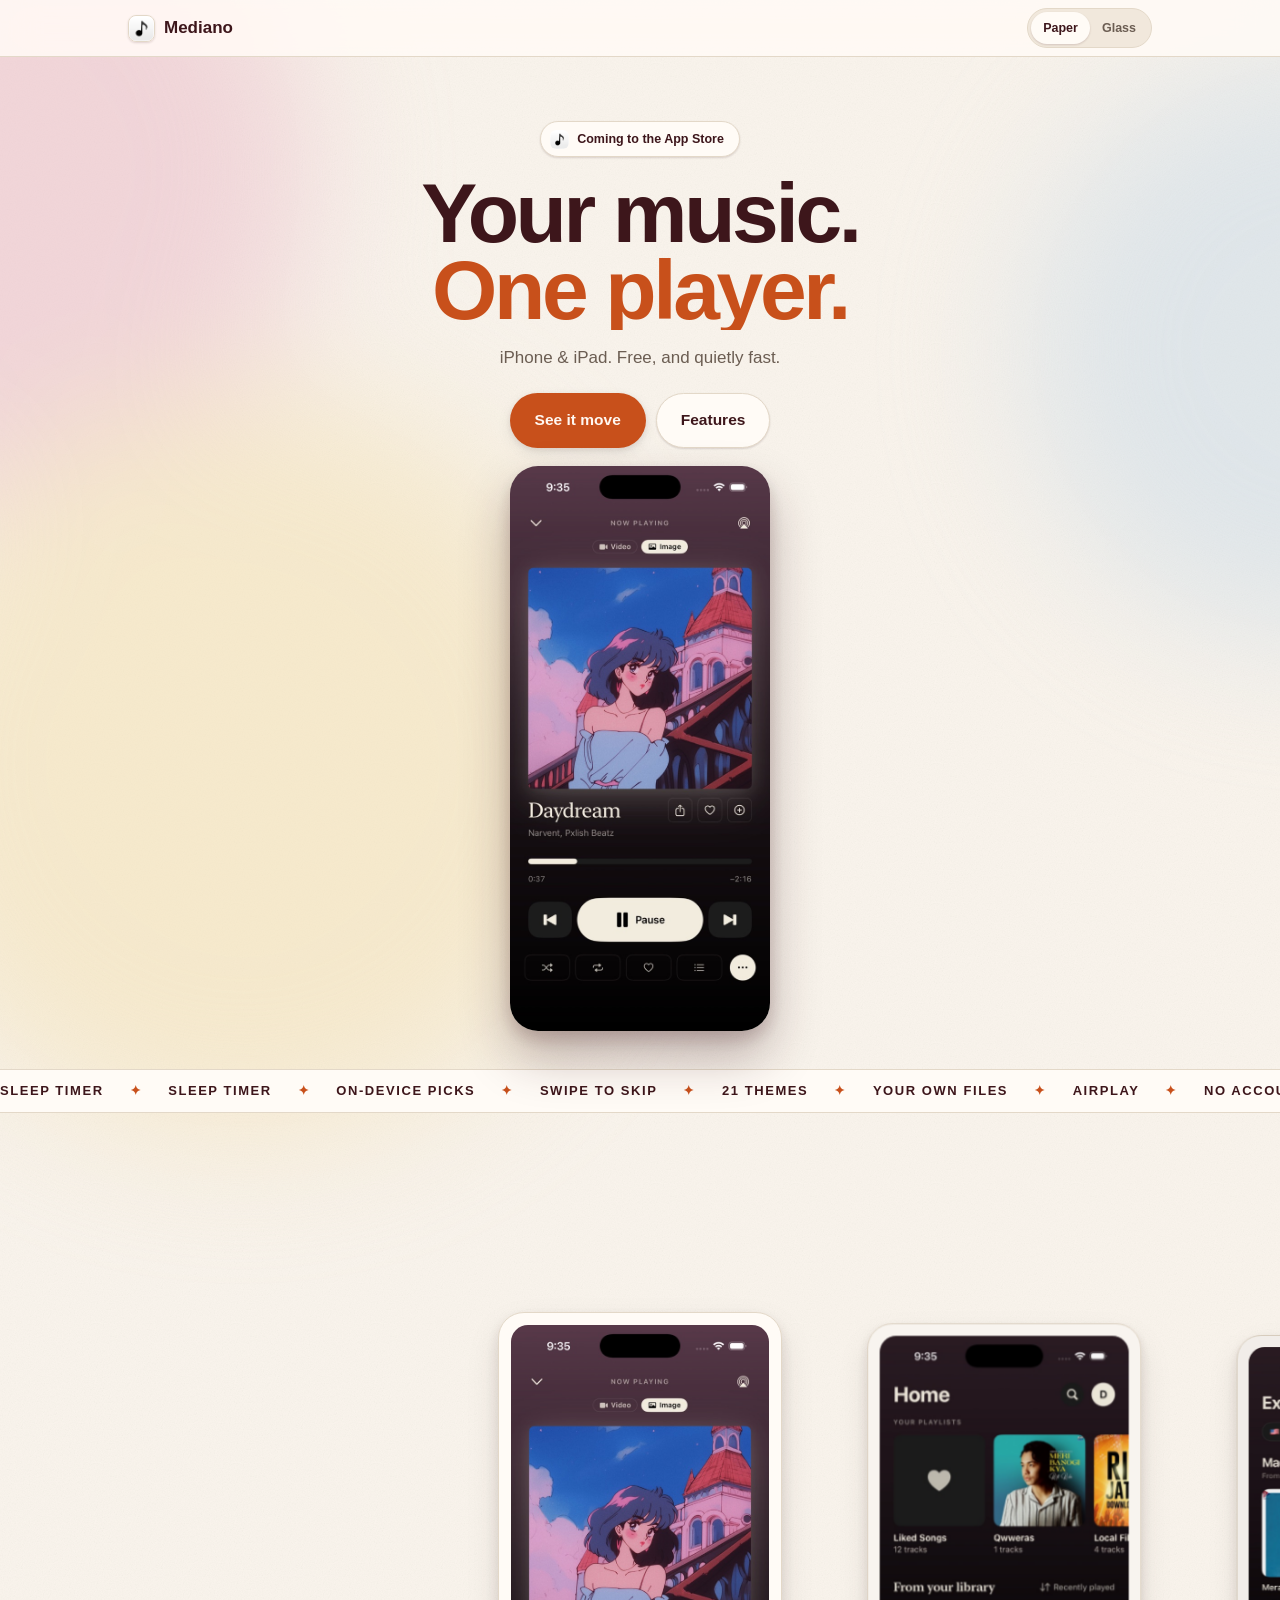
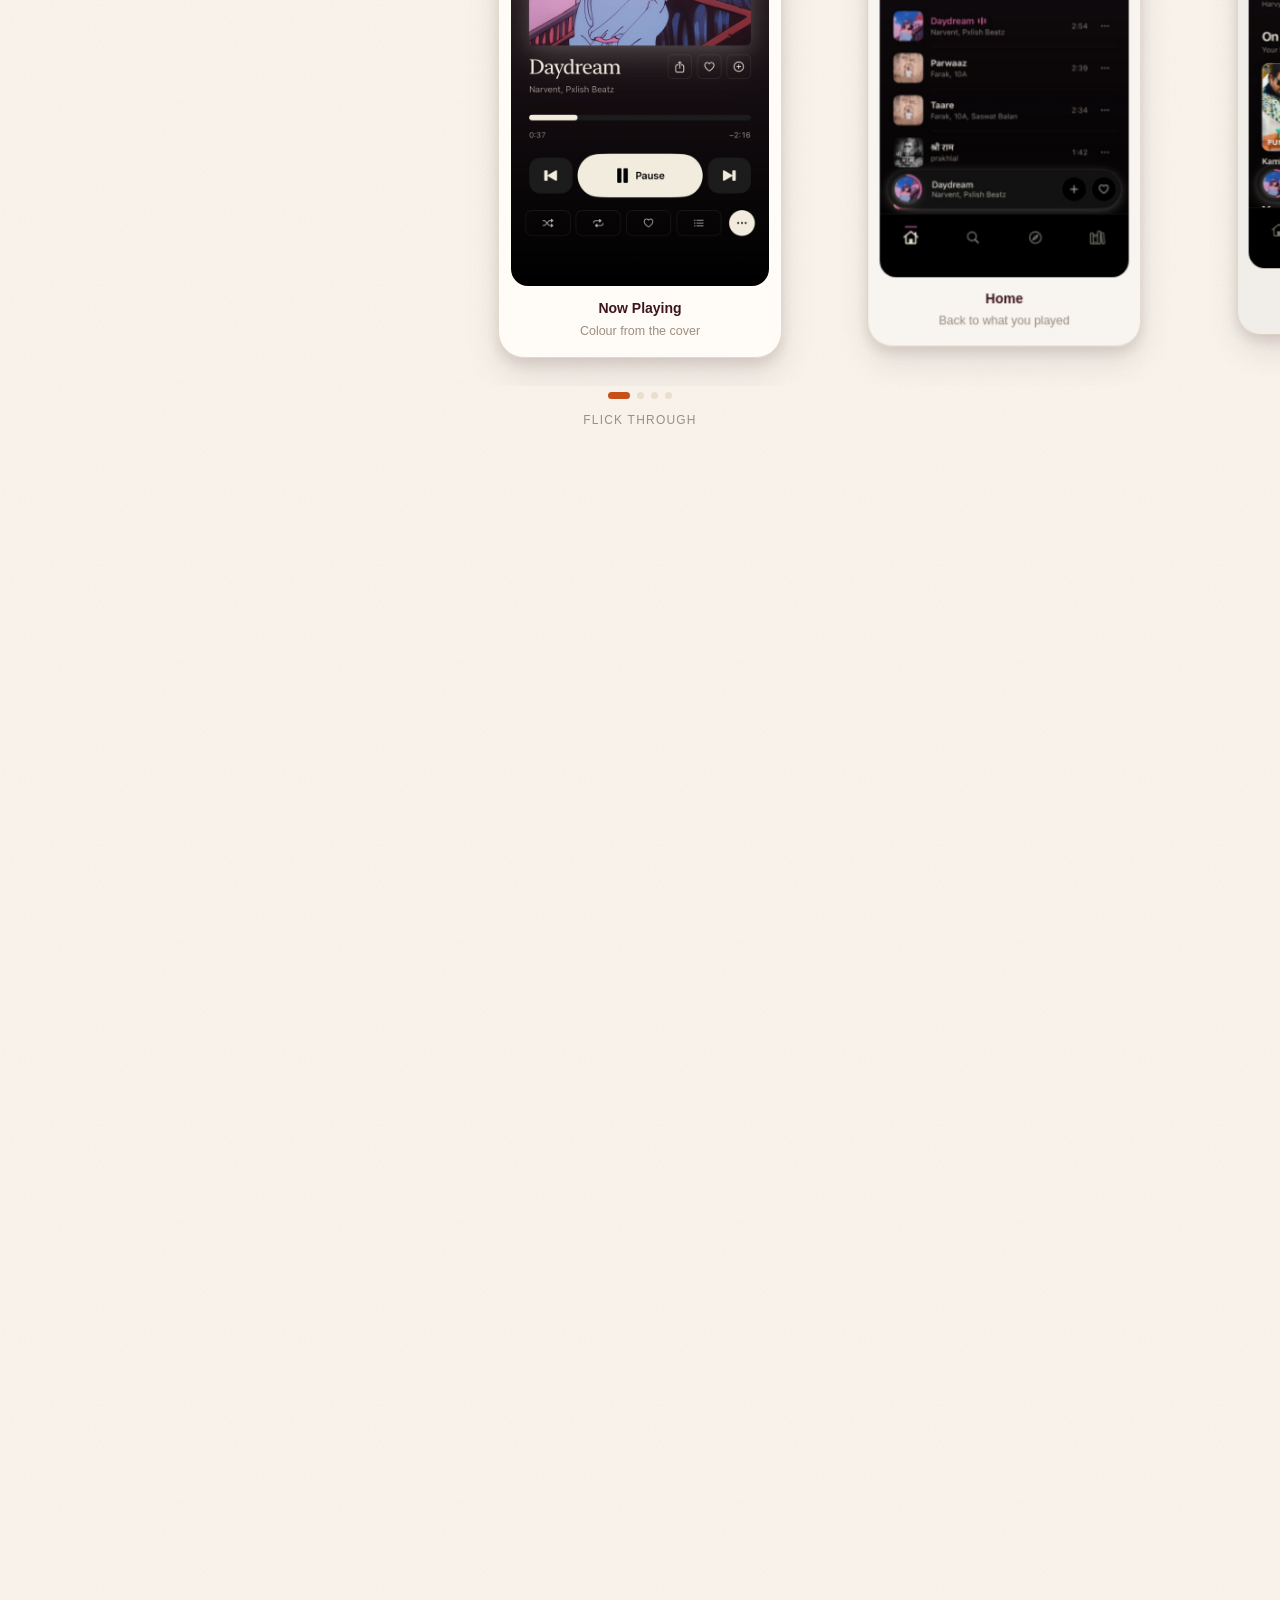
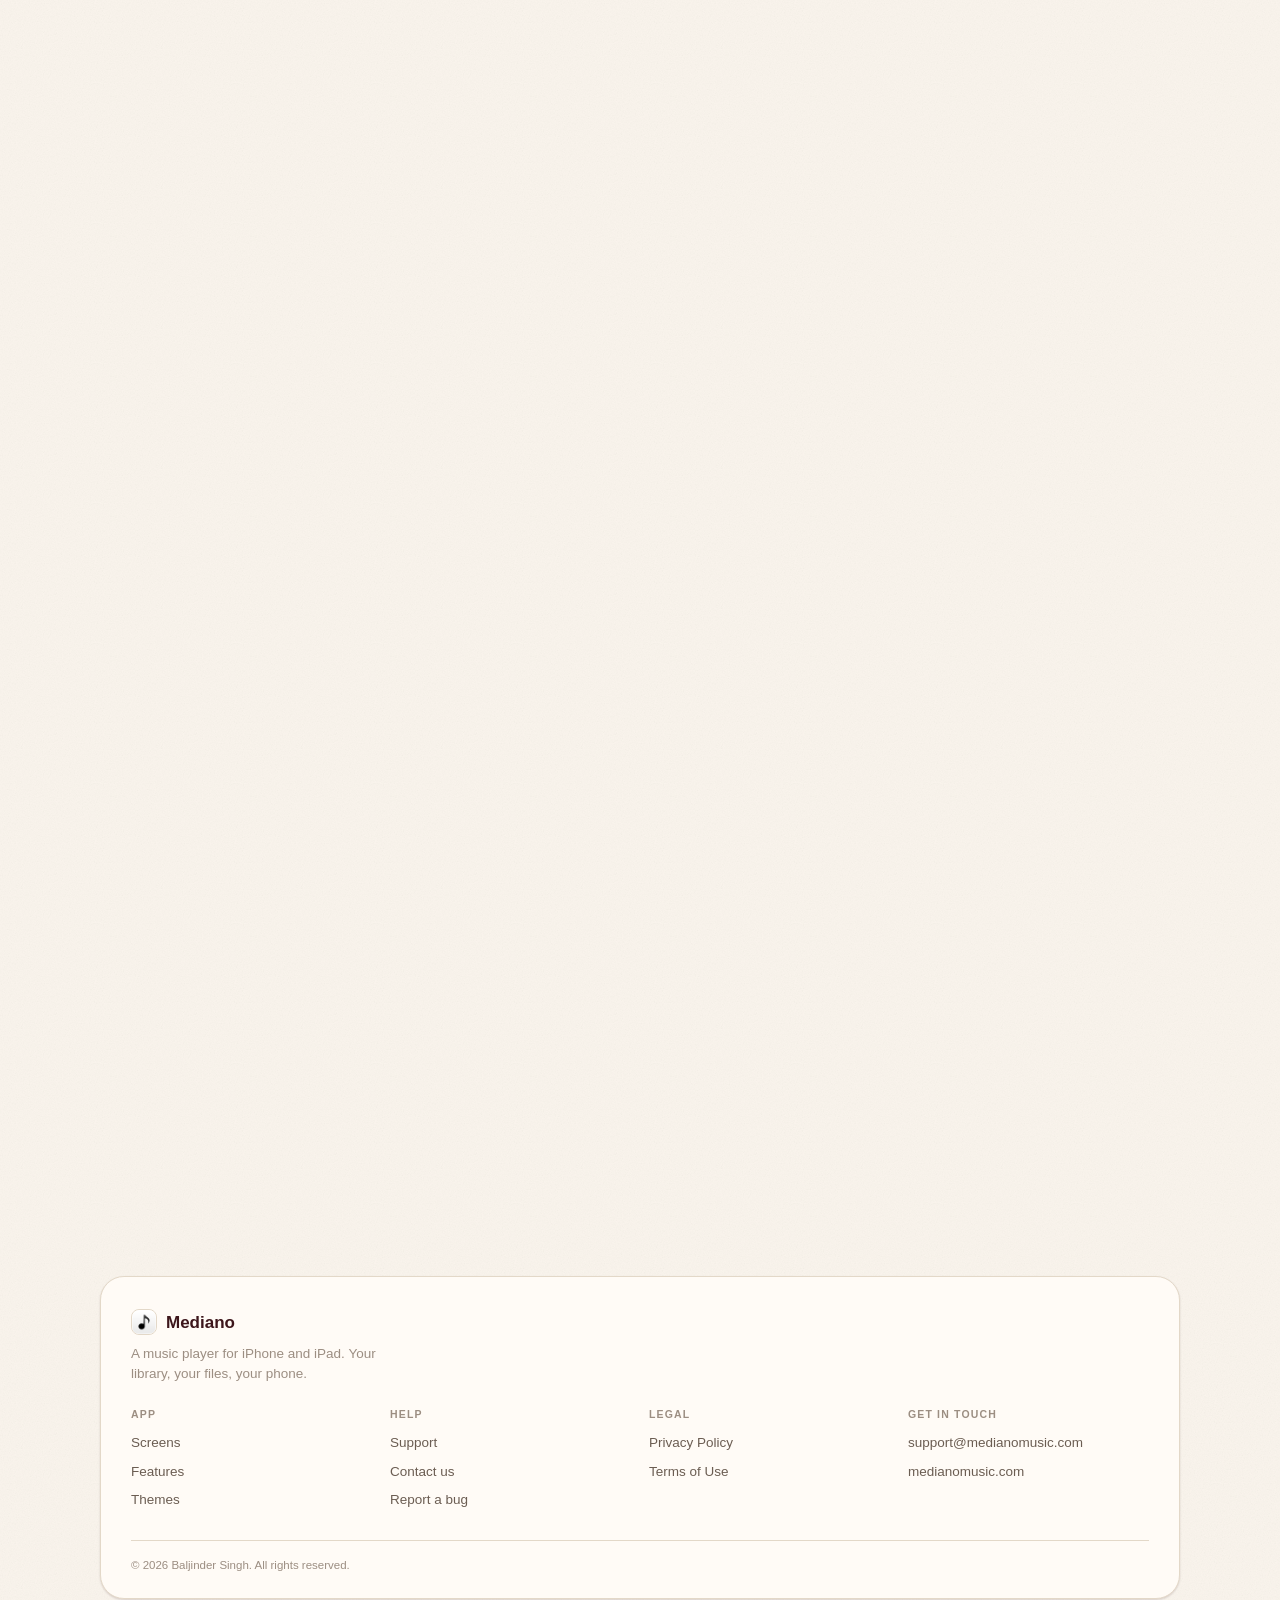
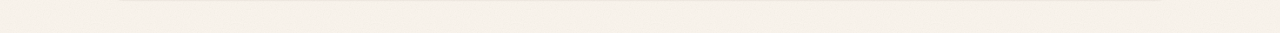
==== commit ed45a62a: "Update site content" ====
--- a/index.html
+++ b/index.html
@@ -98,11 +98,7 @@
   <!-- ON DEVICE -->
   <section class="wrap">
     <h2 class="up">It thinks on your phone.</h2>
-    <p class="sub up">No server. No account. No profile of you anywhere.</p>
-    <div class="stats two">
-      <div class="stat up"><b>1M+</b><span>Tracks</span></div>
-      <div class="stat up"><b data-count="6291">0</b><span>Genres</span></div>
-    </div>
+    <p class="sub up">No Mediano account. No ads. Library on your phone, and in your iCloud if that's on. Search and play. Import what you already have.</p>
   </section>
 
   <!-- SWIPE -->
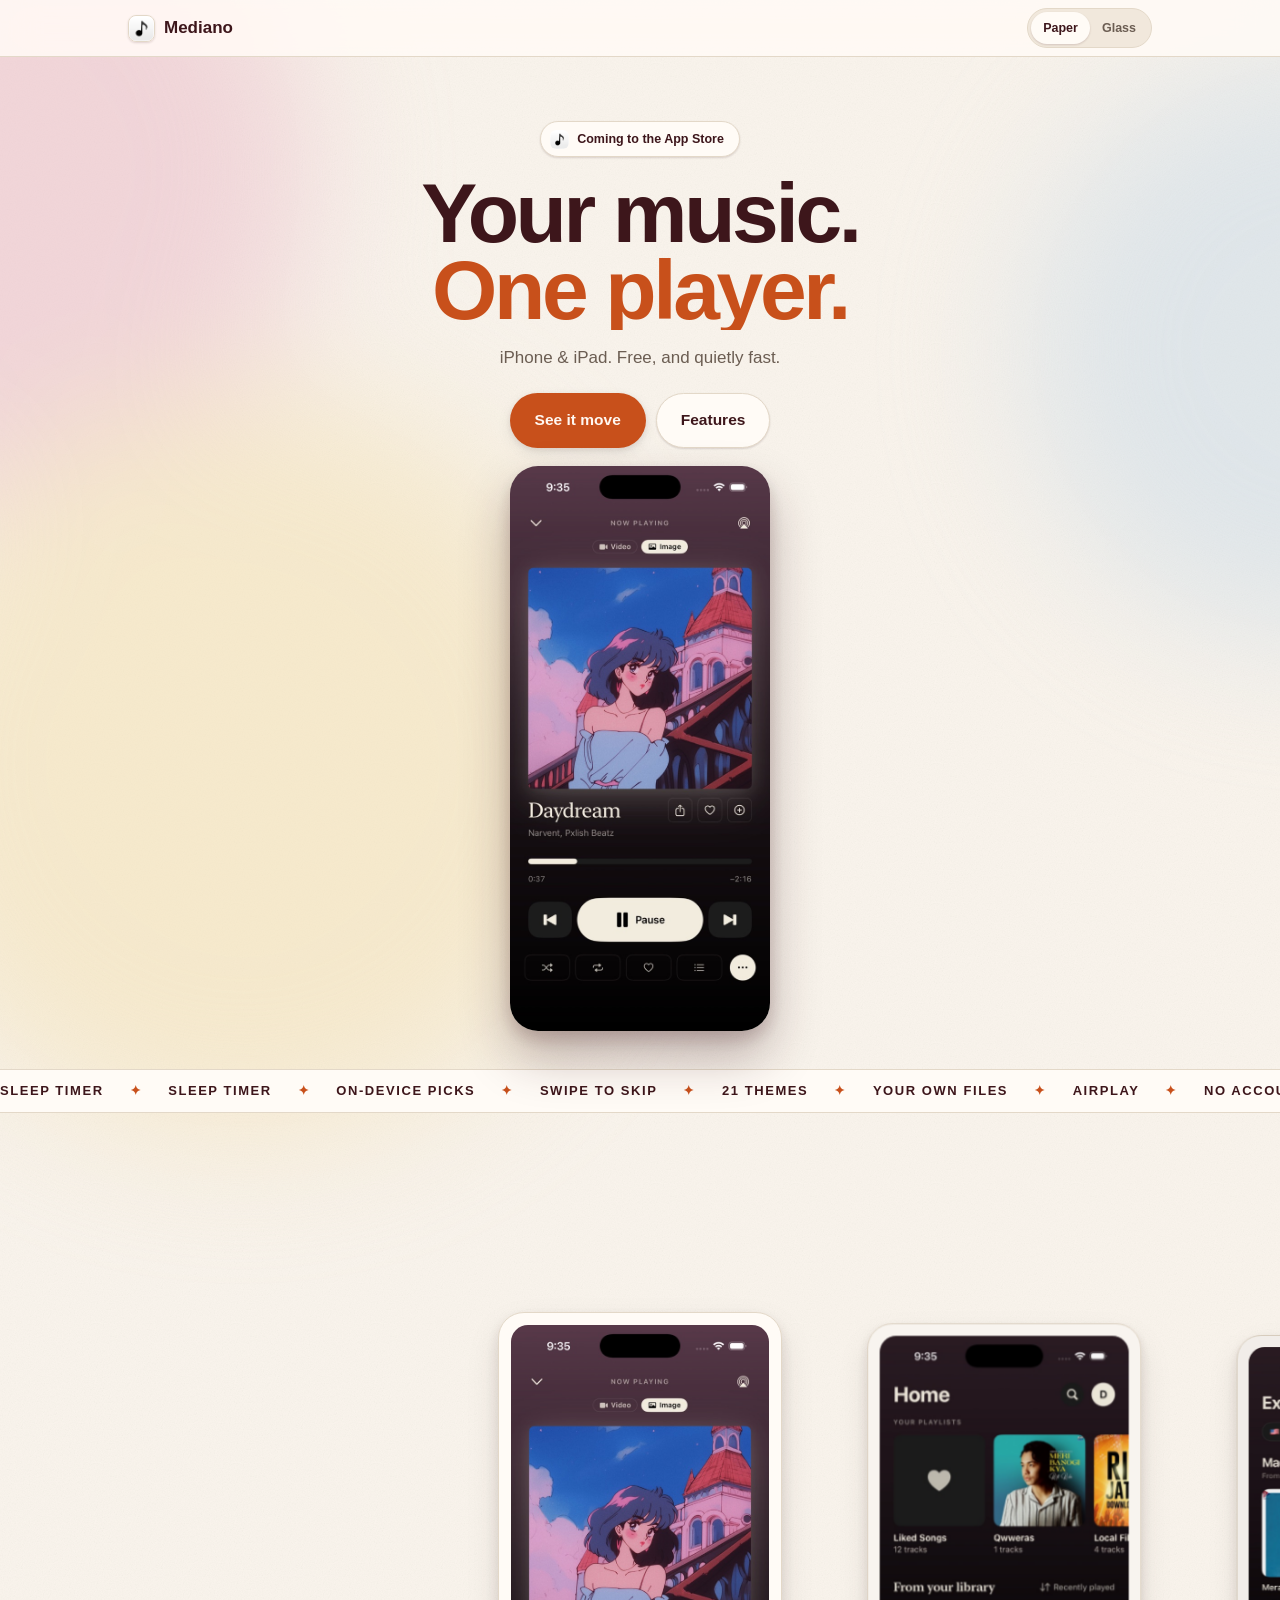
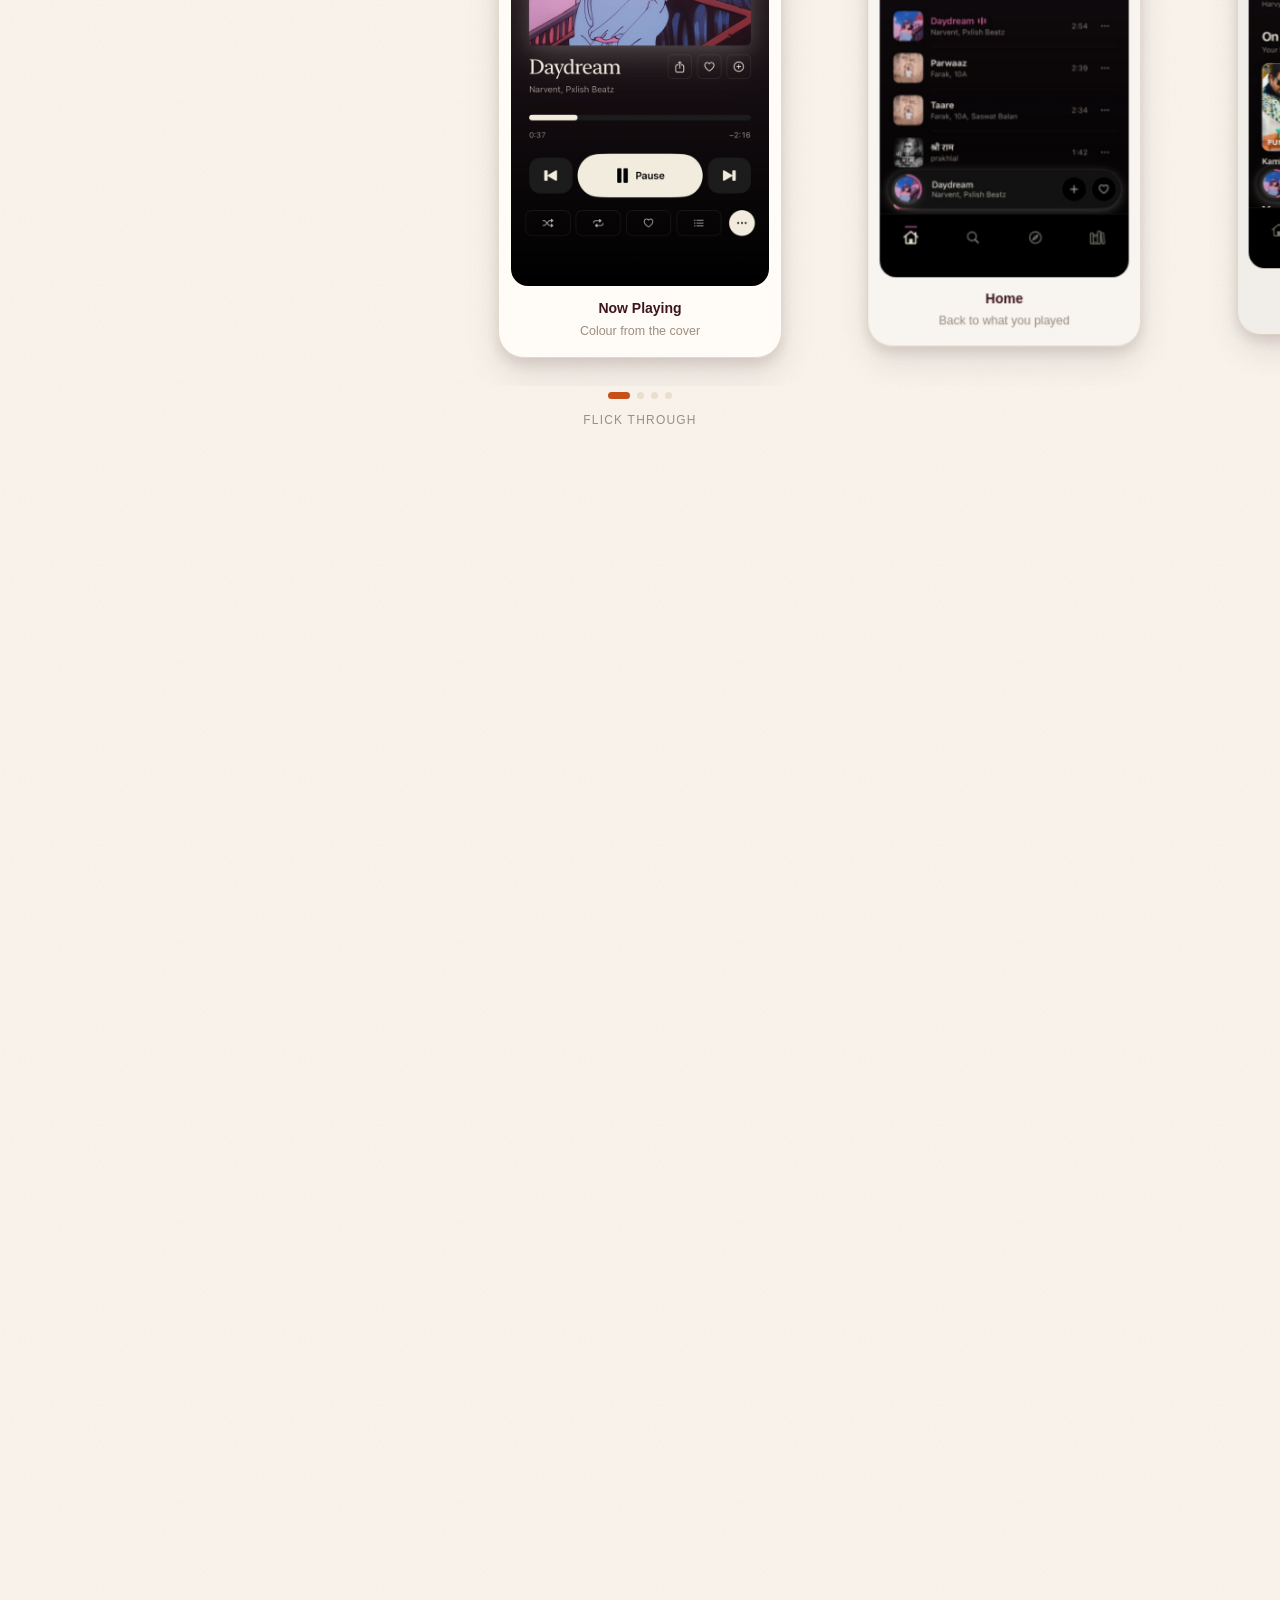
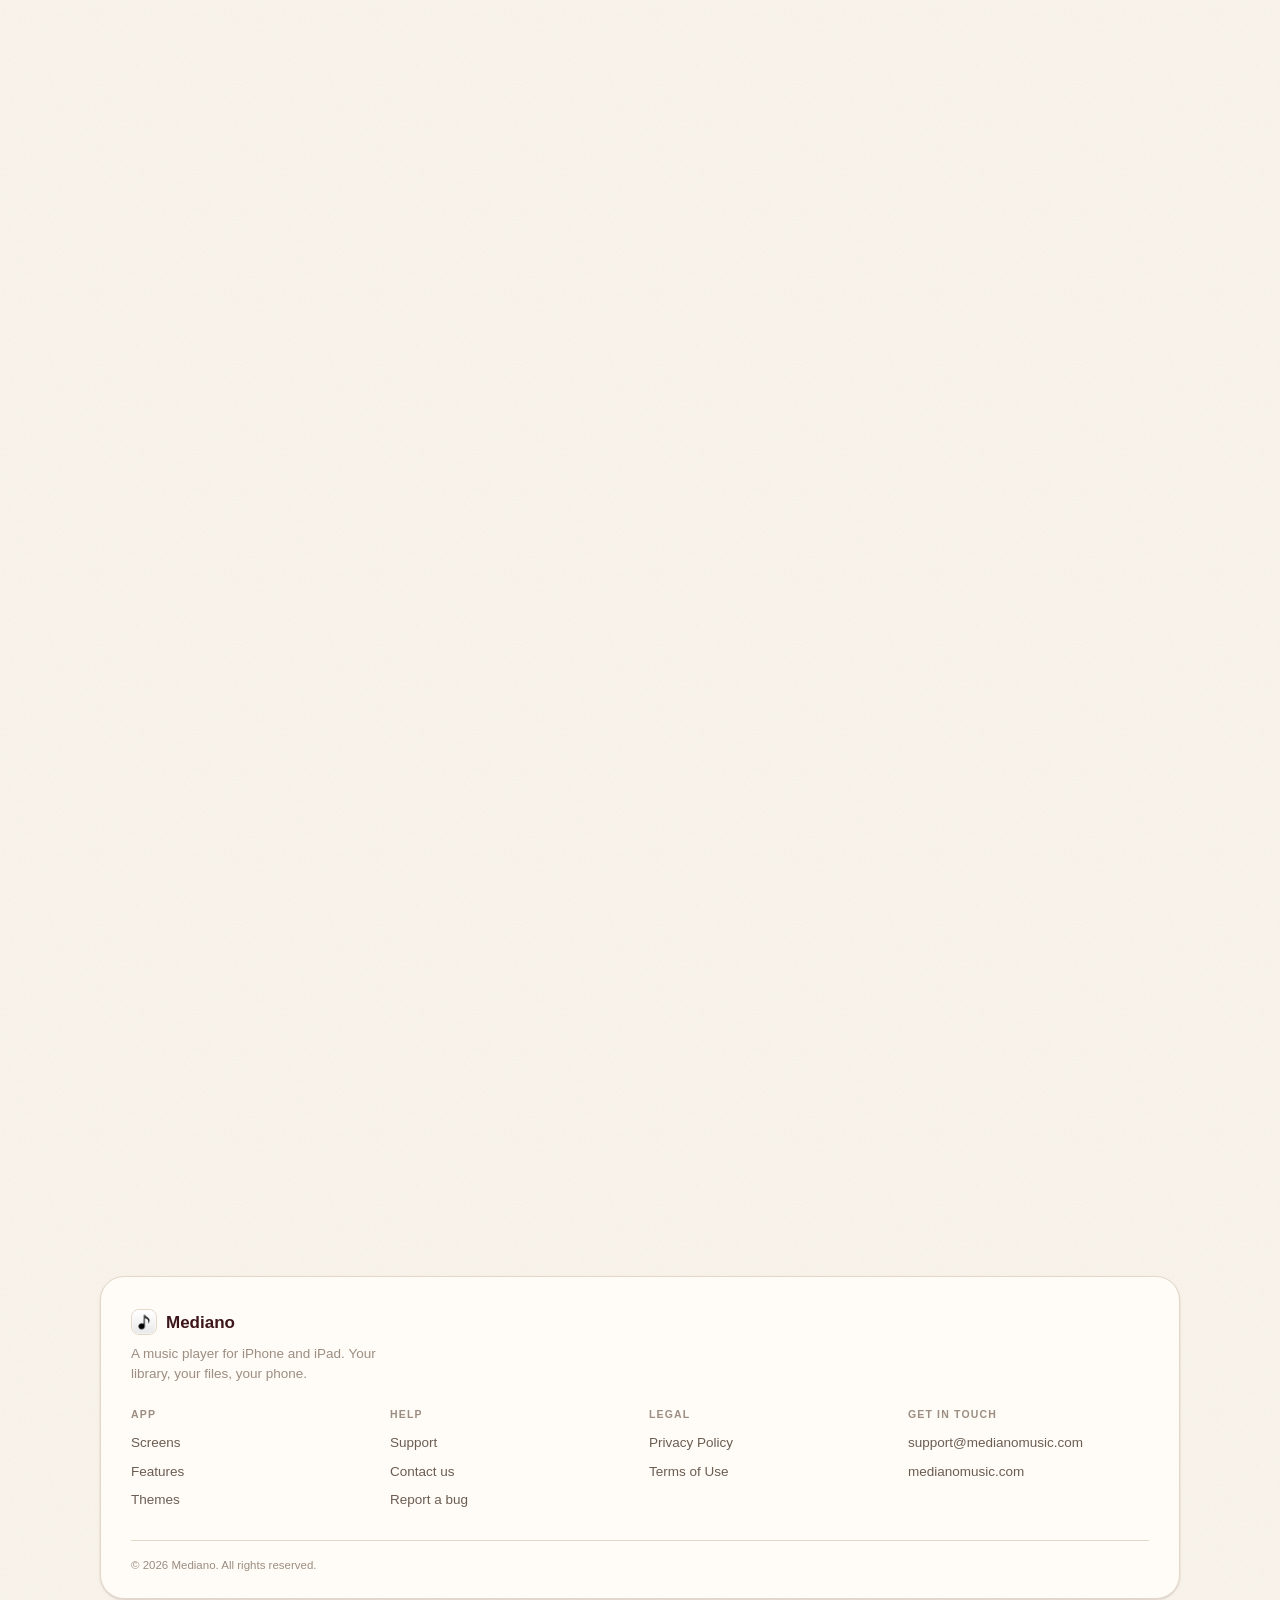
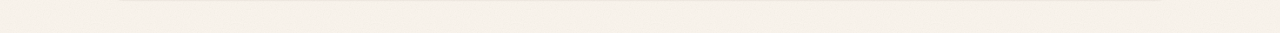
==== commit c2a9cefe: "Update site content" ====
--- a/index.html
+++ b/index.html
@@ -267,7 +267,7 @@
     </div>
 
     <div class="foot-end">
-      <span>© 2026 Baljinder Singh. All rights reserved.</span>
+      <span>© 2026 Mediano. All rights reserved.</span>
     </div>
   </div>
 </footer>
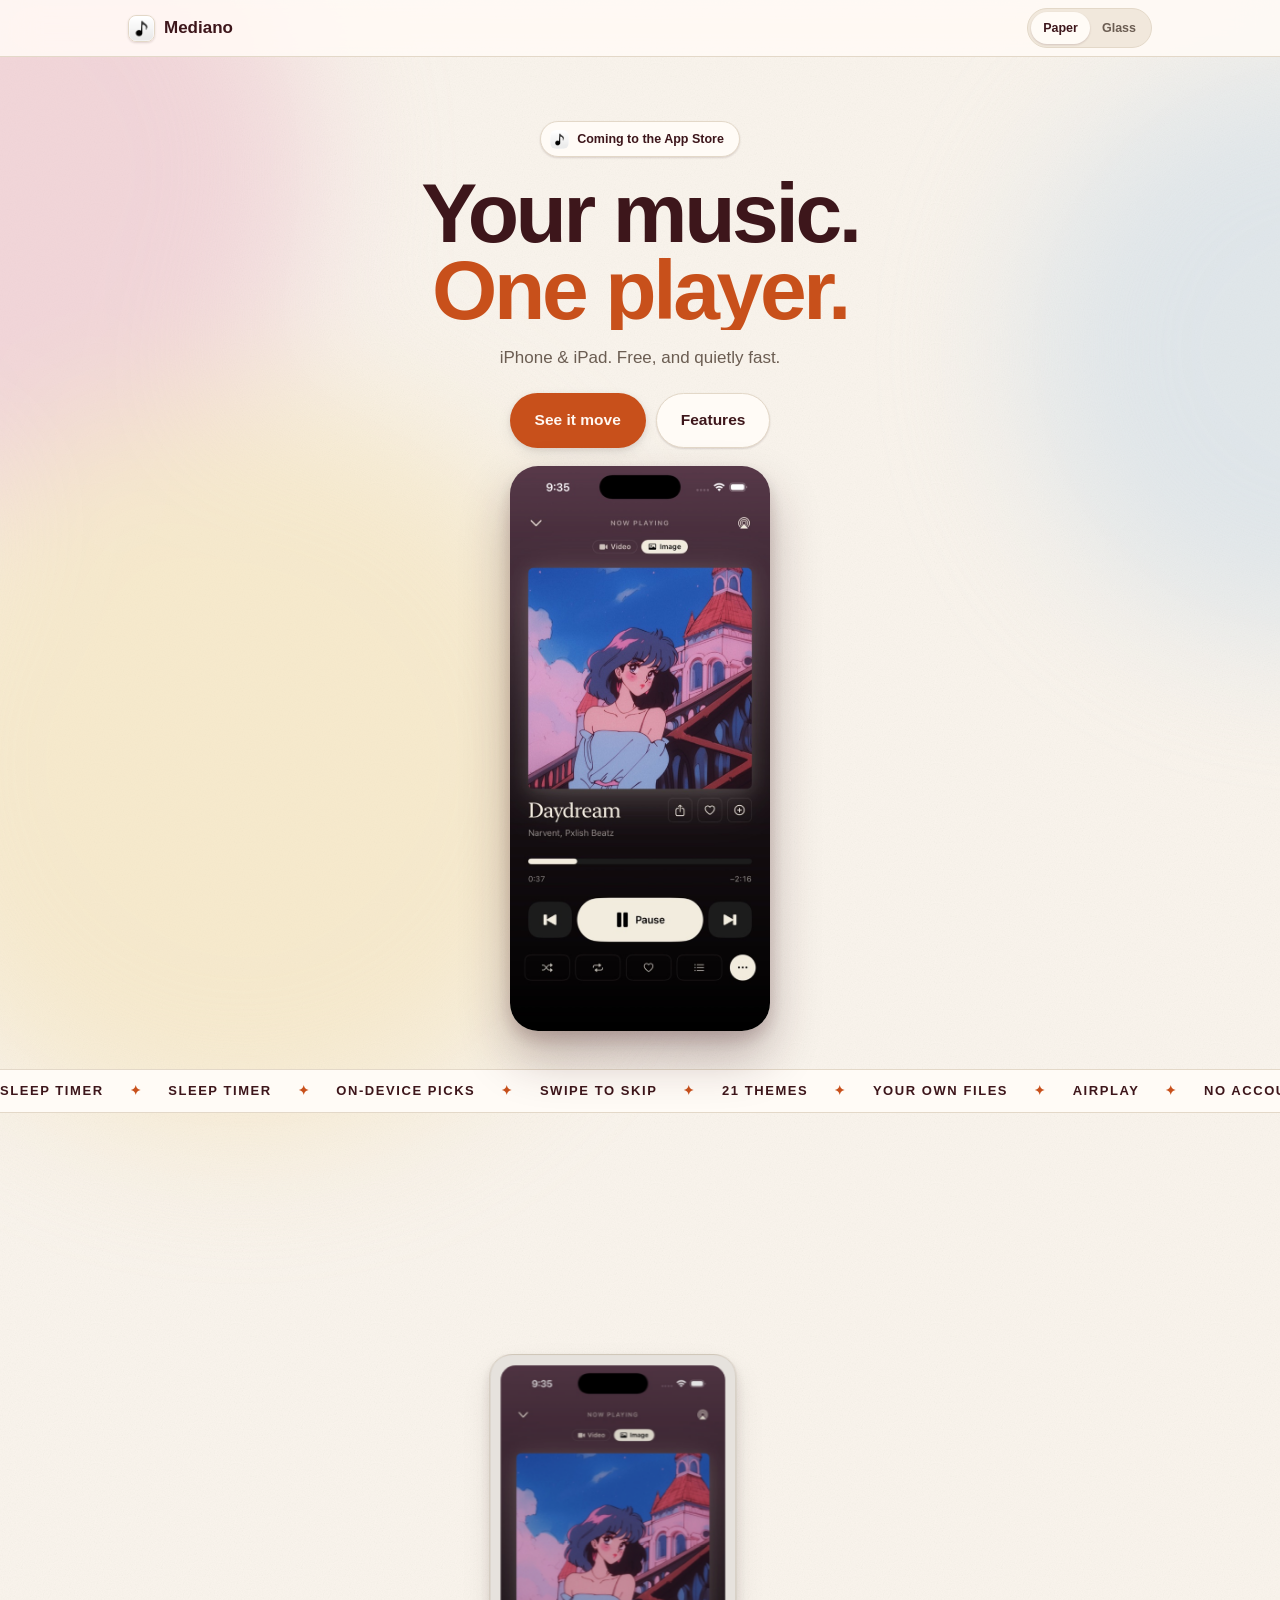
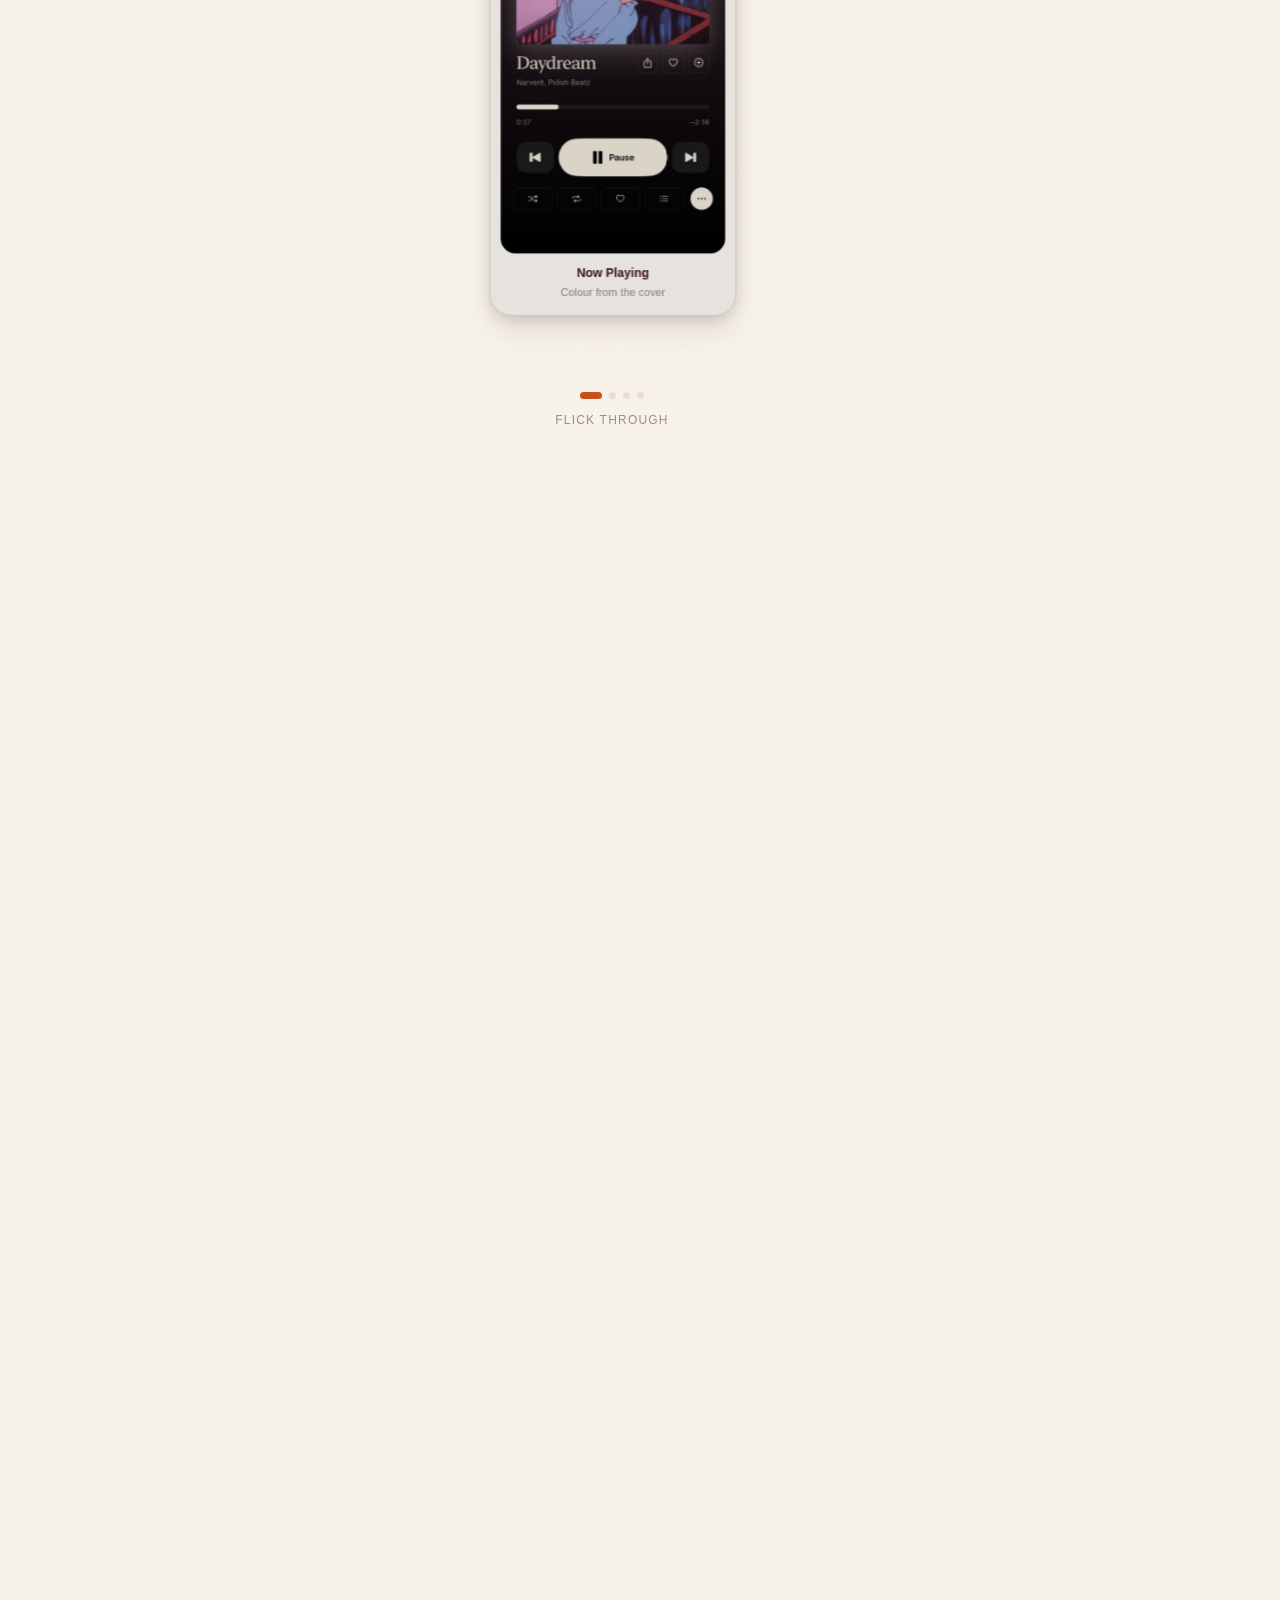
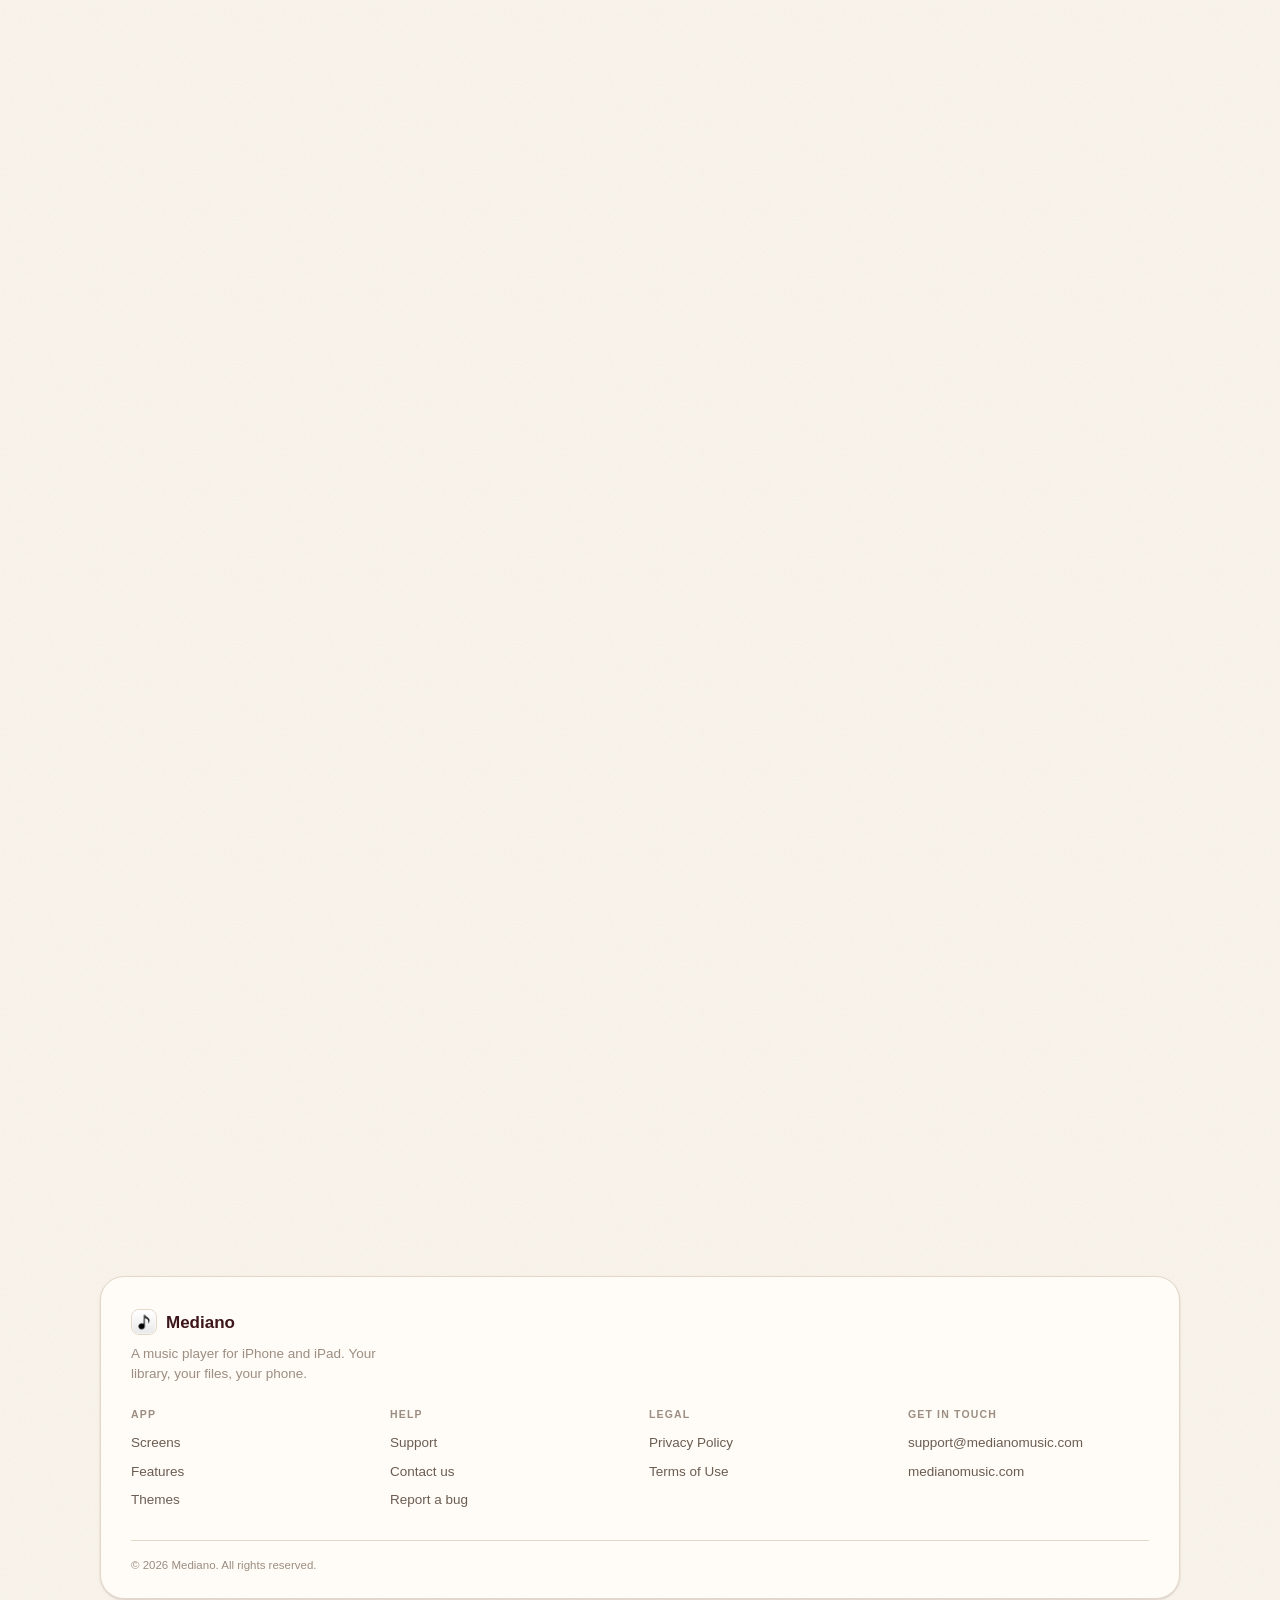
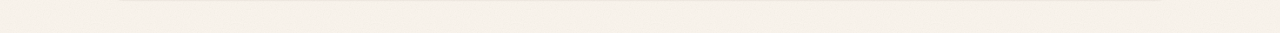
==== commit 94ccc6b6: "Update styles; bump asset version to v=2" ====
--- a/index.html
+++ b/index.html
@@ -17,7 +17,7 @@
 <meta property="og:image" content="https://medianomusic.com/img/appicon-512.png">
 <meta name="twitter:card" content="summary_large_image">
 
-<link rel="stylesheet" href="home.css?v=1">
+<link rel="stylesheet" href="home.css?v=2">
 </head>
 <body>
 
--- a/home.css
+++ b/home.css
@@ -18,6 +18,7 @@
 }
 
 *{box-sizing:border-box}
+html,body{overflow-x:hidden;max-width:100%}
 html{scroll-behavior:smooth;-webkit-text-size-adjust:100%}
 body{
   margin:0;background:var(--paper);color:var(--ink);
@@ -119,7 +120,7 @@
 /* marquee ----------------------------------------------------------- */
 .ticker{
   margin-top:26px;border-block:1px solid var(--edge);background:var(--raised);
-  overflow:hidden;padding-block:11px
+  overflow:hidden;width:100%;max-width:100%;min-width:0;padding-block:11px
 }
 .ticker div{display:flex;gap:26px;width:max-content;animation:slide 26s linear infinite}
 .ticker b{
@@ -144,9 +145,13 @@
 .up.done{clip-path:none;transition:none}
 
 /* ---------- the deck: drag left / right ---------- */
-.deck{position:relative;margin-inline:calc(var(--gut)*-1);padding-block:6px 4px}
+.deck{
+  position:relative;margin-inline:calc(var(--gut)*-1);padding-block:6px 4px;
+  width:100%;max-width:100%;box-sizing:border-box
+}
 .rail{
   display:flex;gap:16px;perspective:1200px;overflow-x:auto;scroll-snap-type:x mandatory;
+  width:100%;max-width:100%;box-sizing:border-box;
   padding-inline:calc(50vw - 122px);padding-block:26px 12px;
   scrollbar-width:none;-ms-overflow-style:none;cursor:grab;
   -webkit-overflow-scrolling:touch
@@ -162,10 +167,10 @@
 .card img{width:100%;height:auto;display:block;border-radius:17px;background:var(--maroon);pointer-events:none}
 .card figcaption{margin-top:11px;text-align:center;font-size:14px;font-weight:700;color:var(--maroon)}
 .card figcaption span{display:block;font-weight:500;font-size:12.5px;color:var(--faint);margin-top:2px}
-.dots{display:flex;gap:7px;justify-content:center;margin-top:6px}
+.dots{display:flex;gap:7px;justify-content:center;margin-top:6px;width:100%;max-width:100%;box-sizing:border-box}
 .dots i{width:7px;height:7px;border-radius:50%;background:var(--warm);transition:.3s}
 .dots i.on{background:var(--rust);width:22px;border-radius:99px}
-.hint{text-align:center;font-size:12px;letter-spacing:.1em;text-transform:uppercase;color:var(--faint);margin-top:12px}
+.hint{text-align:center;font-size:12px;letter-spacing:.1em;text-transform:uppercase;color:var(--faint);margin-top:12px;width:100%;max-width:100%;box-sizing:border-box}
 
 /* ---------- stats ---------- */
 .stats{display:grid;grid-template-columns:repeat(3,1fr);gap:10px;margin-top:22px}
@@ -211,6 +216,11 @@
 .tabbar a.on{color:var(--maroon);background:var(--sunk)}
 
 footer{padding:26px var(--gut) 34px;text-align:center;color:var(--faint);font-size:13px}
+
+/* The deck is not inside .wrap, so the negative gutters only hang off the screen. */
+@media (max-width:759px){
+  .deck{margin-inline:0}
+}
 
 /* ---------- wider screens ---------- */
 @media (min-width:760px){
